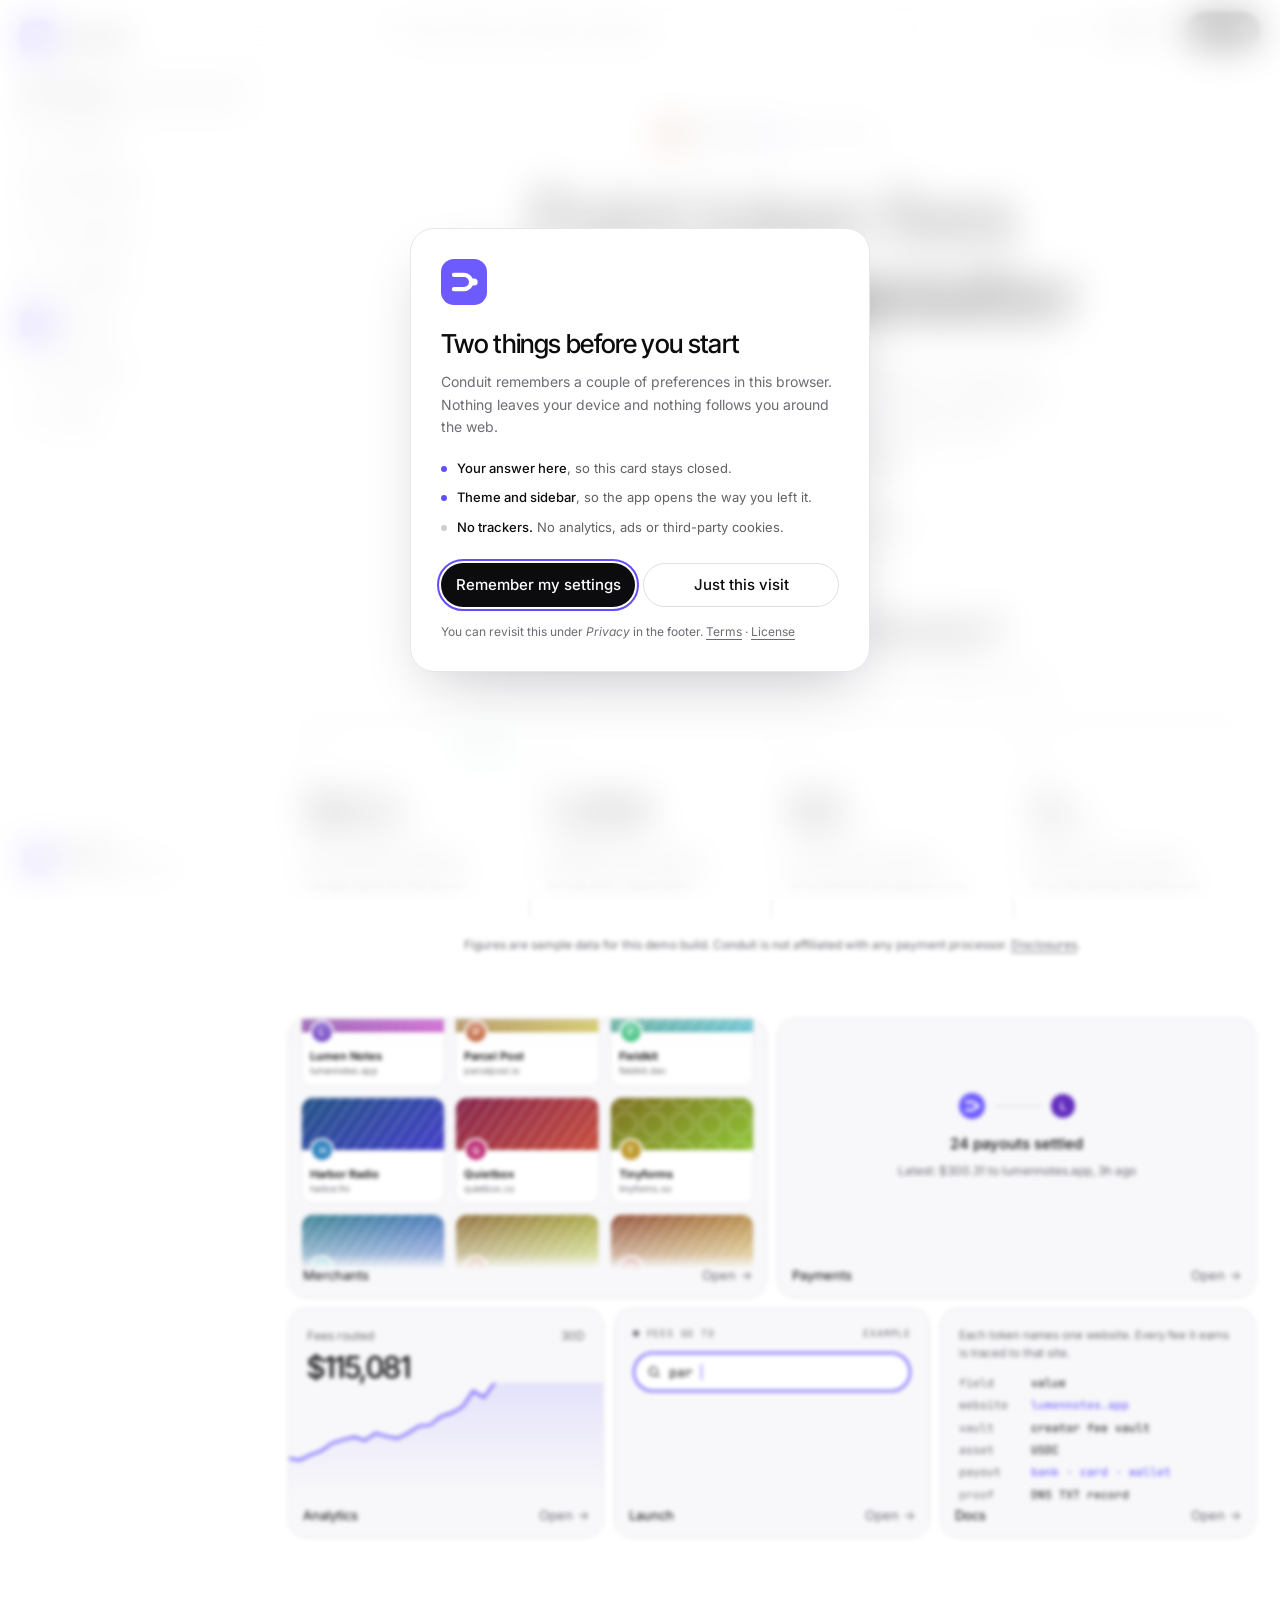
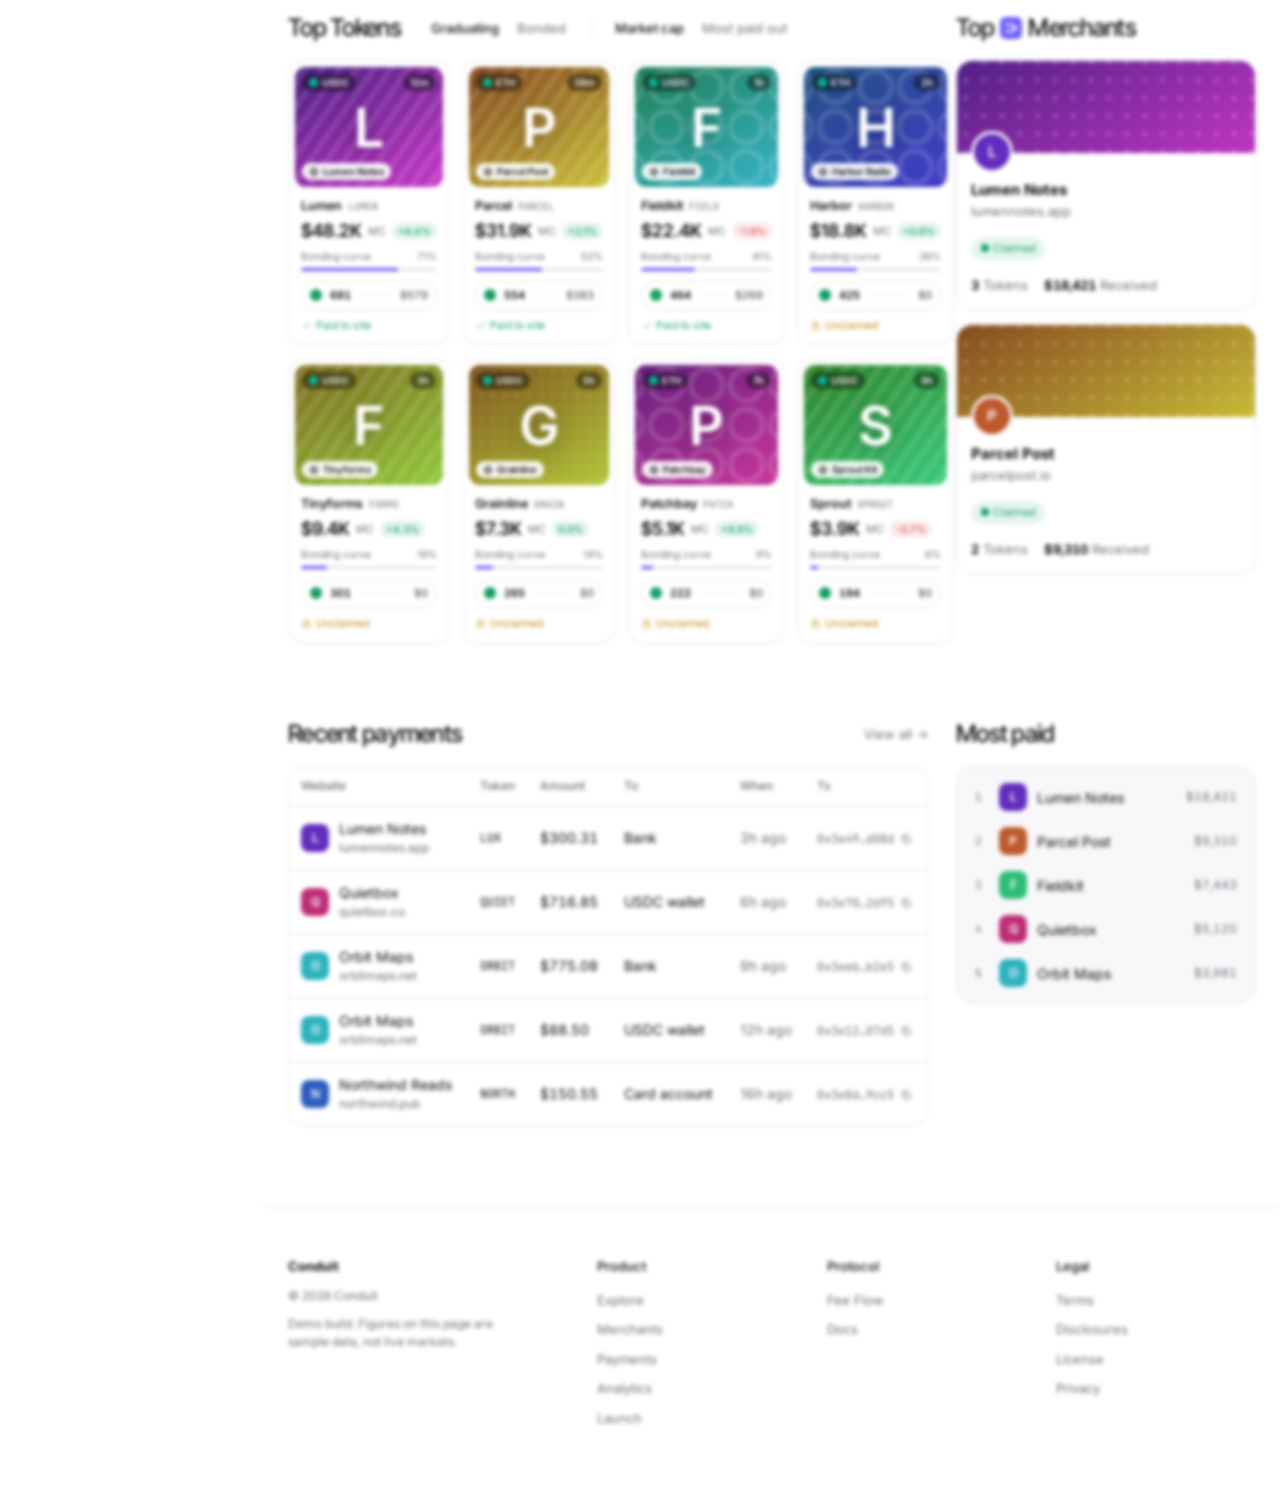
==== index.html @ 0f83cb5a "Build Conduit site: launchpad that routes token fees to websites Static SPA with consent gate, colla" ====
<!DOCTYPE html>
<html lang="en" class="dark">
<head>
<meta charset="utf-8">
<meta name="viewport" content="width=device-width, initial-scale=1">
<title>Conduit — Point token fees at any website</title>
<meta name="description" content="Launch a token and point its creator fees at a real website. Conduit collects the fees, converts them to dollars and pays the site that earned them.">
<meta name="theme-color" media="(prefers-color-scheme: dark)" content="#0B0B0C">
<meta name="theme-color" media="(prefers-color-scheme: light)" content="#FFFFFF">
<meta property="og:title" content="Conduit — Point token fees at any website">
<meta property="og:description" content="Launch a token and point its creator fees at a real website.">
<meta property="og:type" content="website">
<link rel="icon" href="icon.svg" type="image/svg+xml">
<link rel="preconnect" href="https://fonts.googleapis.com">
<link rel="preconnect" href="https://fonts.gstatic.com" crossorigin>
<link rel="stylesheet" href="https://fonts.googleapis.com/css2?family=Inter+Tight:wght@400;500;600&family=Inter:wght@400;500;600&family=JetBrains+Mono:wght@400;500&display=swap">
<!-- Theme and consent are resolved before first paint so nothing flashes. -->
<script>(function(){var c=document.documentElement.classList,t;try{t=localStorage.getItem("conduit:theme")}catch(e){}if(t!=="light"&&t!=="dark"){t=matchMedia("(prefers-color-scheme: light)").matches?"light":"dark"}c.remove("dark","light");c.add(t);var k=null;try{k=localStorage.getItem("conduit:consent")}catch(e){}if(!k){try{k=sessionStorage.getItem("conduit:consent")}catch(e){}}if(!k)c.add("needs-consent");try{if(k==="all"&&localStorage.getItem("conduit:sidebar")==="collapsed")c.add("sb-collapsed")}catch(e){}})();</script>
<link rel="stylesheet" href="styles.css">
</head>
<body>

<!-- consent gate -->
<div id="consent" role="dialog" aria-modal="true" aria-labelledby="consent-title">
  <div class="consent-card">
    <span class="logo-mark lg" aria-hidden="true"></span>
    <h2 id="consent-title" class="display">Two things before you start</h2>
    <p class="muted">Conduit remembers a couple of preferences in this browser. Nothing leaves your device and nothing follows you around the web.</p>
    <ul class="consent-list">
      <li><i class="dot on"></i><span><b>Your answer here</b>, so this card stays closed.</span></li>
      <li><i class="dot on"></i><span><b>Theme and sidebar</b>, so the app opens the way you left it.</span></li>
      <li><i class="dot"></i><span><b>No trackers.</b> No analytics, ads or third-party cookies.</span></li>
    </ul>
    <div class="row-gap">
      <button type="button" class="btn btn-solid shine grow" id="consent-all">Remember my settings</button>
      <button type="button" class="btn btn-line grow" id="consent-min">Just this visit</button>
    </div>
    <p class="fine">You can revisit this under <em>Privacy</em> in the footer. <a href="#/docs/terms">Terms</a> · <a href="#/docs/license">License</a></p>
  </div>
</div>

<!-- wallet picker (EIP-6963 discovery, EIP-1193 connection) -->
<div id="wallet-modal" class="scrim" hidden>
  <div class="sheet" role="dialog" aria-modal="true" aria-labelledby="wm-title">
    <header class="sheet-head">
      <button type="button" class="icon-btn ring" id="wm-help" aria-label="What connecting does" aria-expanded="false">?</button>
      <h2 id="wm-title" class="display">Connect a wallet</h2>
      <button type="button" class="icon-btn ring accent" id="wm-close" aria-label="Close">✕</button>
    </header>
    <p id="wm-help-text" class="sheet-help" hidden>Connecting shares one thing with Conduit: the address you choose. It can't move funds, and nothing is signed unless you are asked first.</p>
    <label class="field search-field"><svg viewBox="0 0 24 24" class="ic"><circle cx="11" cy="11" r="7"/><path d="m20 20-3.5-3.5"/></svg>
      <input id="wm-search" type="search" placeholder="Search wallets" aria-label="Search wallets"></label>
    <div id="wm-list" class="wallet-list" role="list"></div>
    <p id="wm-empty" class="sheet-empty" hidden>No wallet matches that name.</p>
    <footer class="sheet-foot" id="wm-status">Any EVM wallet · nothing is signed on connect</footer>
  </div>
</div>

<div id="toast" role="status" aria-live="polite"></div>

<a href="#main" class="skip">Skip to content</a>

<div class="shell">
  <aside class="sidebar" id="sidebar" aria-label="Primary">
    <a href="#/" class="brand" aria-label="Conduit home"><span class="logo-mark" aria-hidden="true"></span><span class="brand-word">Conduit</span></a>
    <nav id="nav" class="nav"></nav>
    <a class="sb-profile" href="#/docs" aria-label="About Conduit">
      <span class="logo-mark sm" aria-hidden="true"></span>
      <span class="sb-profile-txt"><b>Conduit</b><small>v1.0 · demo network</small></span>
    </a>
    <button type="button" id="sb-toggle" class="sb-toggle" aria-label="Collapse sidebar">«</button>
  </aside>

  <div class="main-col">
    <header class="topbar">
      <button type="button" class="icon-btn mobile-only" id="menu-btn" aria-label="Open menu"><svg viewBox="0 0 24 24" class="ic"><path d="M4 7h16M4 12h16M4 17h16"/></svg></button>
      <div class="search" id="search">
        <svg viewBox="0 0 24 24" class="ic"><circle cx="11" cy="11" r="7"/><path d="m20 20-3.5-3.5"/></svg>
        <input id="search-input" type="text" placeholder="Search tokens, websites, addresses" role="combobox" aria-expanded="false" aria-controls="search-results" aria-autocomplete="list" autocomplete="off" aria-label="Search">
        <kbd>/</kbd>
        <div id="search-results" role="listbox" hidden></div>
      </div>
      <button type="button" class="icon-btn" id="theme-btn" aria-label="Toggle theme" title="Toggle theme (D)">
        <svg viewBox="0 0 24 24" class="ic sun"><circle cx="12" cy="12" r="4"/><path d="M12 2v2M12 20v2M4.9 4.9l1.4 1.4M17.7 17.7l1.4 1.4M2 12h2M20 12h2M4.9 19.1l1.4-1.4M17.7 6.3l1.4-1.4"/></svg>
        <svg viewBox="0 0 24 24" class="ic moon"><path d="M20 14.5A8 8 0 1 1 9.5 4a6.5 6.5 0 0 0 10.5 10.5Z"/></svg>
      </button>
      <div class="wallet-wrap">
        <button type="button" class="btn btn-line sm" id="wallet-btn" aria-expanded="false"><i class="status-dot"></i><span id="wallet-label">Connect</span></button>
        <div id="wallet-panel" class="popover" role="dialog" aria-label="Wallet" hidden></div>
      </div>
      <a href="#/launch" class="btn btn-solid sm hide-xs">Launch</a>
    </header>

    <main id="main" tabindex="-1"></main>

    <footer class="footer">
      <div class="foot-brand">
        <b>Conduit</b>
        <small>© <span id="year"></span> Conduit</small>
        <small class="muted">Demo build. Figures on this page are sample data, not live markets.</small>
      </div>
      <div><h4>Product</h4><a href="#/explore">Explore</a><a href="#/merchants">Merchants</a><a href="#/payments">Payments</a><a href="#/analytics">Analytics</a><a href="#/launch">Launch</a></div>
      <div><h4>Protocol</h4><a href="#/flow">Fee Flow</a><a href="#/docs">Docs</a></div>
      <div><h4>Legal</h4><a href="#/docs/terms">Terms</a><a href="#/docs/disclosures">Disclosures</a><a href="#/docs/license">License</a><button type="button" class="link" id="privacy-btn">Privacy</button></div>
    </footer>
  </div>
</div>

<div id="drawer-scrim" hidden></div>

<script src="data.js"></script>
<script src="views.js"></script>
<script src="wallet.js"></script>
<script src="app.js"></script>
</body>
</html>
---- styles.css ----
/* Conduit — tokens, layout, components, motion. */

:root {
  --bg: 255 255 255;
  --fg: 12 12 14;
  --muted: 108 108 116;
  --card: 248 248 250;
  --line: 230 230 235;
  --accent: 98 78 255;
  --accent-2: 0 184 148;
  --good: 18 160 98;
  --warn: 196 132 0;
  --shadow: 0 24px 60px -20px rgb(20 20 40 / .25);
  --sb-w: 264px;
  --radius: 18px;
  --ease: cubic-bezier(.22, 1, .36, 1);
  color-scheme: light;
}
:root.dark {
  --bg: 11 11 12;
  --fg: 246 246 248;
  --muted: 140 140 150;
  --card: 21 21 24;
  --line: 36 36 41;
  --accent: 138 122 255;
  --accent-2: 40 214 170;
  --good: 52 205 128;
  --warn: 240 178 60;
  --shadow: 0 24px 60px -20px rgb(0 0 0 / .7);
  color-scheme: dark;
}

*, *::before, *::after { box-sizing: border-box; }
html, body { margin: 0; background: rgb(var(--bg)); color: rgb(var(--fg)); }
body {
  font: 400 15px/1.5 Inter, ui-sans-serif, system-ui, sans-serif;
  -webkit-font-smoothing: antialiased; overflow-x: hidden;
  transition: background-color .3s ease, color .3s ease;
}
a { color: inherit; text-decoration: none; }
button { font: inherit; color: inherit; background: none; border: 0; padding: 0; cursor: pointer; }
input, select, textarea { font: inherit; color: inherit; }
img { display: block; max-width: 100%; }
h1, h2, h3, h4 { margin: 0; font-weight: 500; }
p { margin: 0; }
.display { font-family: "Inter Tight", Inter, sans-serif; letter-spacing: -.025em; }
.mono { font-family: "JetBrains Mono", ui-monospace, monospace; }
.num { font-variant-numeric: tabular-nums; }
.muted { color: rgb(var(--muted)); }
.accent { color: rgb(var(--accent)); }
.good { color: rgb(var(--good)); }
.ic { width: 18px; height: 18px; fill: none; stroke: currentColor; stroke-width: 1.8; stroke-linecap: round; stroke-linejoin: round; flex-shrink: 0; }
:focus-visible { outline: 2px solid rgb(var(--accent)); outline-offset: 2px; border-radius: 6px; }
.skip { position: fixed; left: 12px; top: -60px; z-index: 200; background: rgb(var(--fg)); color: rgb(var(--bg)); padding: 8px 14px; border-radius: 999px; }
.skip:focus { top: 12px; }
::selection { background: rgb(var(--accent) / .3); }

/* ---- logo ---- */
.logo-mark { --s: 34px; width: var(--s); height: var(--s); border-radius: 10px; display: inline-block; flex-shrink: 0;
  background: rgb(var(--accent)) url("icon.svg") center/100% no-repeat; }
.logo-mark.sm { --s: 28px; border-radius: 8px; }
.logo-mark.lg { --s: 46px; border-radius: 13px; margin-bottom: 18px; }
.logo-inline { --s: 1em; width: .92em; height: .92em; border-radius: .24em; vertical-align: -.1em; margin: 0 .08em; }

/* ---- buttons ---- */
.btn { display: inline-flex; align-items: center; justify-content: center; gap: 8px; height: 44px; padding: 0 22px;
  border-radius: 999px; font-size: 15px; font-weight: 500; white-space: nowrap;
  transition: transform .2s var(--ease), box-shadow .2s ease, background-color .15s ease, border-color .15s ease, opacity .15s; }
.btn.sm { height: 36px; padding: 0 14px; font-size: 13px; }
.btn-solid { background: rgb(var(--fg)); color: rgb(var(--bg)); }
.btn-solid:hover { transform: translateY(-1px); box-shadow: 0 10px 26px rgb(var(--fg) / .2); }
.btn-accent { background: rgb(var(--accent)); color: #fff; }
.btn-accent:hover { transform: translateY(-1px); box-shadow: 0 10px 26px rgb(var(--accent) / .35); }
.btn-line { border: 1px solid rgb(var(--fg) / .13); }
.btn-line:hover { background: rgb(var(--card)); border-color: rgb(var(--fg) / .26); }
.btn:disabled { opacity: .45; cursor: not-allowed; transform: none; box-shadow: none; }
.grow { flex: 1; }
.shine { position: relative; overflow: hidden; isolation: isolate; }
.shine::after { content: ""; position: absolute; inset: 0; z-index: -1; transform: translateX(-120%);
  background: linear-gradient(100deg, transparent 35%, rgb(255 255 255 / .28) 50%, transparent 65%);
  animation: sheen 3.6s var(--ease) infinite 1s; }
:root.light .shine::after { background: linear-gradient(100deg, transparent 35%, rgb(255 255 255 / .35) 50%, transparent 65%); }
@keyframes sheen { 0% { transform: translateX(-120%); } 45%, 100% { transform: translateX(120%); } }
.icon-btn { width: 36px; height: 36px; display: inline-flex; align-items: center; justify-content: center; border-radius: 10px;
  color: rgb(var(--muted)); transition: background-color .15s, color .15s; flex-shrink: 0; }
.icon-btn:hover { background: rgb(var(--fg) / .06); color: rgb(var(--fg)); }
.icon-btn.ring { border: 1px solid rgb(var(--line)); border-radius: 999px; width: 32px; height: 32px; font-size: 13px; }
.icon-btn.ring.accent { border-color: rgb(var(--accent) / .5); color: rgb(var(--fg)); }
.link { color: rgb(var(--muted)); font-size: 13px; text-align: left; }
.link:hover { color: rgb(var(--fg)); }
.theme-btn .moon, #theme-btn .moon { display: none; }
:root.light #theme-btn .sun { display: none; }
:root.light #theme-btn .moon { display: block; }

/* ---- shell ---- */
.shell { display: flex; min-height: 100vh; }
.sidebar { position: sticky; top: 0; height: 100vh; width: var(--sb-w); flex-shrink: 0; display: flex; flex-direction: column;
  padding: 16px 14px; border-right: 1px solid rgb(var(--line)); background: rgb(var(--bg)); z-index: 60;
  transition: width .28s var(--ease), transform .3s var(--ease); }
.brand { display: flex; align-items: center; gap: 10px; padding: 4px 6px 18px; }
.brand-word { font: 600 18px "Inter Tight", sans-serif; letter-spacing: -.02em; }
.nav { display: flex; flex-direction: column; gap: 2px; }
.nav a { position: relative; display: flex; align-items: center; gap: 14px; padding: 10px 12px; border-radius: 12px; font-size: 16px;
  color: rgb(var(--fg) / .78); transition: background-color .15s, color .15s; white-space: nowrap; }
.nav a .ic { width: 20px; height: 20px; }
.nav a:hover { background: rgb(var(--fg) / .05); color: rgb(var(--fg)); }
.nav a.active { color: rgb(var(--fg)); font-weight: 500; background: rgb(var(--fg) / .06); }
.nav a.cta .nav-ic { background: rgb(var(--accent)); color: #fff; border-radius: 9px; width: 30px; height: 30px; margin: -5px -5px -5px -5px; display: inline-flex; align-items: center; justify-content: center; }
.nav a.cta .ic { width: 18px; height: 18px; }
.nav-ic { display: inline-flex; }
.sb-profile { margin-top: auto; display: flex; align-items: center; gap: 10px; padding: 10px; border-radius: 999px; transition: background-color .15s; }
.sb-profile:hover { background: rgb(var(--fg) / .05); }
.sb-profile-txt { display: flex; flex-direction: column; line-height: 1.2; font-size: 13px; white-space: nowrap; overflow: hidden; }
.sb-profile-txt small { color: rgb(var(--muted)); font-size: 12px; }
.sb-toggle { position: absolute; top: 18px; right: -16px; width: 32px; height: 32px; border-radius: 999px; border: 1px solid rgb(var(--line));
  background: rgb(var(--bg)); color: rgb(var(--muted)); font-size: 14px; transition: transform .28s var(--ease), color .15s; }
.sb-toggle:hover { color: rgb(var(--fg)); background: rgb(var(--card)); }
:root.sb-collapsed { --sb-w: 76px; }
:root.sb-collapsed .brand-word, :root.sb-collapsed .nav-label, :root.sb-collapsed .sb-profile-txt { display: none; }
:root.sb-collapsed .nav a { justify-content: center; padding: 12px; }
:root.sb-collapsed .sb-toggle { transform: rotate(180deg); }
:root.sb-collapsed .brand, :root.sb-collapsed .sb-profile { justify-content: center; }

.main-col { flex: 1; min-width: 0; display: flex; flex-direction: column; }
.topbar { position: sticky; top: 0; z-index: 50; display: flex; align-items: center; gap: 10px; padding: 10px 20px;
  background: rgb(var(--bg) / .82); backdrop-filter: saturate(1.6) blur(14px); -webkit-backdrop-filter: saturate(1.6) blur(14px); }
.search { position: relative; flex: 1; min-width: 0; max-width: 560px; margin: 0 auto; display: flex; align-items: center; gap: 8px; height: 40px; padding: 0 8px 0 14px;
  border: 1px solid rgb(var(--line)); border-radius: 999px; color: rgb(var(--muted)); transition: border-color .15s, box-shadow .15s; }
.search:focus-within { border-color: rgb(var(--accent) / .6); box-shadow: 0 0 0 4px rgb(var(--accent) / .12); }
.search input { flex: 1; min-width: 0; height: 100%; background: transparent; border: 0; outline: 0; font-size: 14px; color: rgb(var(--fg)); caret-color: rgb(var(--accent)); }
.search input::placeholder { color: rgb(var(--muted)); }
kbd { font: 500 11px "JetBrains Mono", monospace; border: 1px solid rgb(var(--line)); border-radius: 6px; padding: 1px 6px; color: rgb(var(--muted)); }
#search-results { position: absolute; left: 0; right: 0; top: calc(100% + 8px); max-height: 23rem; overflow-y: auto; padding: 6px;
  border: 1px solid rgb(var(--line)); border-radius: 16px; background: rgb(var(--bg)); box-shadow: var(--shadow); animation: pop .18s var(--ease); }
.sr-group { padding: 8px 10px 4px; font-size: 11px; text-transform: uppercase; letter-spacing: .08em; color: rgb(var(--muted)); }
.sr-item { display: flex; align-items: center; gap: 10px; padding: 8px 10px; border-radius: 10px; color: rgb(var(--fg)); font-size: 14px; cursor: pointer; }
.sr-item small { color: rgb(var(--muted)); margin-left: auto; font-size: 12px; }
.sr-item[aria-selected="true"], .sr-item:hover { background: rgb(var(--fg) / .06); }
.sr-none { padding: 14px; text-align: center; color: rgb(var(--muted)); font-size: 13px; }
.wallet-wrap { position: relative; }
.status-dot { width: 7px; height: 7px; border-radius: 999px; background: rgb(var(--muted) / .6); }
.status-dot.on { background: rgb(var(--good)); box-shadow: 0 0 0 3px rgb(var(--good) / .18); }
.popover { position: absolute; right: 0; top: calc(100% + 8px); width: 19rem; padding: 16px; border: 1px solid rgb(var(--line)); border-radius: 18px;
  background: rgb(var(--bg)); box-shadow: var(--shadow); z-index: 70; animation: pop .18s var(--ease); }
@keyframes pop { from { opacity: 0; transform: translateY(-6px) scale(.98); } }
.mobile-only { display: none; }
main { flex: 1; outline: none; }
main:focus, main:focus-visible { outline: none; }
.page { max-width: 1160px; margin: 0 auto; padding: 24px 24px 80px; animation: page-in .45s var(--ease); }
@keyframes page-in { from { opacity: 0; transform: translateY(8px); } }

/* ---- consent ---- */
#consent { display: none; }
:root.needs-consent #consent { display: flex; position: fixed; inset: 0; z-index: 300; align-items: center; justify-content: center; padding: 16px;
  background: rgb(var(--bg) / .72); backdrop-filter: blur(18px); -webkit-backdrop-filter: blur(18px); animation: fade .3s ease; }
:root.needs-consent .shell { filter: blur(2px); pointer-events: none; user-select: none; }
.consent-card { width: 100%; max-width: 460px; padding: 30px; border: 1px solid rgb(var(--line)); border-radius: 24px; background: rgb(var(--bg));
  box-shadow: var(--shadow); animation: rise .5s var(--ease); }
.consent-card h2 { font-size: 26px; line-height: 1.15; }
.consent-card > p.muted { margin-top: 12px; font-size: 14px; line-height: 1.6; }
.consent-list { list-style: none; padding: 0; margin: 20px 0 26px; display: grid; gap: 10px; font-size: 13px; color: rgb(var(--fg) / .65); }
.consent-list li { display: flex; gap: 10px; }
.consent-list b { color: rgb(var(--fg)); font-weight: 500; }
.dot { width: 6px; height: 6px; border-radius: 9px; background: rgb(var(--fg) / .2); margin-top: 7px; flex-shrink: 0; }
.dot.on { background: rgb(var(--accent)); }
.row-gap { display: flex; gap: 8px; }
.fine { margin-top: 16px; font-size: 12px; color: rgb(var(--muted)); }
.fine a { text-decoration: underline; text-underline-offset: 3px; }
@keyframes fade { from { opacity: 0; } }
@keyframes rise { from { opacity: 0; transform: translateY(14px) scale(.98); } }

/* ---- wallet modal ---- */
.scrim { position: fixed; inset: 0; z-index: 250; display: flex; align-items: center; justify-content: center; padding: 16px;
  background: rgb(0 0 0 / .5); backdrop-filter: blur(6px); animation: fade .2s ease; }
.scrim[hidden] { display: none; }
.sheet { width: 100%; max-width: 400px; max-height: min(640px, 92vh); display: flex; flex-direction: column; border: 1px solid rgb(var(--line));
  border-radius: 24px; background: rgb(var(--bg)); box-shadow: var(--shadow); animation: rise .35s var(--ease); overflow: hidden; }
.sheet-head { display: flex; align-items: center; gap: 12px; padding: 18px 18px 14px; }
.sheet-head h2 { flex: 1; text-align: center; font-size: 17px; }
.sheet-help { margin: 0 18px 12px; padding: 12px; border-radius: 12px; background: rgb(var(--card)); font-size: 13px; color: rgb(var(--muted)); }
.field { display: flex; align-items: center; gap: 8px; margin: 0 18px 10px; padding: 0 12px; border: 1px solid rgb(var(--line)); border-radius: 12px; color: rgb(var(--muted)); }
.field input { flex: 1; height: 40px; background: transparent; border: 0; outline: 0; color: rgb(var(--fg)); font-size: 14px; }
.wallet-list { overflow-y: auto; padding: 0 10px 10px; display: grid; gap: 2px; }
.wl-label { padding: 10px 8px 4px; font-size: 11px; letter-spacing: .08em; text-transform: uppercase; color: rgb(var(--muted)); }
.wl-item { display: flex; align-items: center; gap: 12px; padding: 10px; border-radius: 12px; text-align: left; width: 100%; transition: background-color .15s; }
.wl-item:hover, .wl-item:focus-visible { background: rgb(var(--fg) / .05); }
.wl-item img, .wl-glyph { width: 34px; height: 34px; border-radius: 10px; flex-shrink: 0; }
.wl-glyph { display: inline-flex; align-items: center; justify-content: center; color: #fff; font-weight: 600; }
.wl-item > span:not(.wl-glyph) { flex: 1; font-size: 14px; font-weight: 500; }
.wl-item small { font-size: 11px; color: rgb(var(--muted)); }
.wl-item small.on { color: rgb(var(--good)); }
.wl-item.busy small { color: rgb(var(--accent)); }
.sheet-empty { padding: 20px; text-align: center; color: rgb(var(--muted)); font-size: 13px; }
.sheet-foot { padding: 12px 18px; border-top: 1px solid rgb(var(--line)); font-size: 12px; color: rgb(var(--muted)); text-align: center; }
.wp-row { display: flex; justify-content: space-between; align-items: center; font-size: 13px; padding: 6px 0; }
.wp-row span:first-child { color: rgb(var(--muted)); }
.wp-addr { display: flex; align-items: center; gap: 10px; margin-bottom: 10px; }
.wp-actions { display: flex; gap: 8px; margin-top: 12px; }

/* ---- toast ---- */
#toast { position: fixed; left: 50%; bottom: 24px; z-index: 400; transform: translate(-50%, 20px); opacity: 0; pointer-events: none;
  padding: 10px 16px; border-radius: 999px; background: rgb(var(--fg)); color: rgb(var(--bg)); font-size: 13px; font-weight: 500;
  transition: opacity .25s ease, transform .35s var(--ease); max-width: calc(100vw - 32px); }
#toast.show { opacity: 1; transform: translate(-50%, 0); }

/* ---- hero ---- */
.hero { text-align: center; padding: 34px 0 56px; }
.pill { display: inline-flex; align-items: center; gap: 8px; height: 32px; padding: 0 12px 0 4px; border: 1px solid rgb(var(--line)); border-radius: 999px; font-size: 13px; }
.pill .muted { font-size: 12px; }
.pill-av { width: 24px; height: 24px; border-radius: 999px; display: inline-flex; align-items: center; justify-content: center; color: #fff; font-size: 11px; font-weight: 600; }
.pill-swap { display: inline-flex; align-items: center; gap: 8px; transition: opacity .3s, transform .3s var(--ease); }
.pill-swap.out { opacity: 0; transform: translateY(-6px); }
.hero h1 { margin: 28px auto 0; font-size: clamp(40px, 6.6vw, 76px); line-height: 1.02; letter-spacing: -.04em; max-width: 14ch; }
.w { display: inline-block; opacity: 0; transform: translateY(.4em); filter: blur(6px); animation: word .8s var(--ease) forwards; }
@keyframes word { to { opacity: 1; transform: none; filter: none; } }
.rot { display: inline-grid; vertical-align: bottom; overflow: hidden; height: 1.08em; }
.rot > span { grid-area: 1/1; transition: transform .6s var(--ease), opacity .6s; color: rgb(var(--fg)); }
.rot > span.up { transform: translateY(-100%); opacity: 0; }
.rot > span.down { transform: translateY(100%); opacity: 0; }
.hero-sub { max-width: 560px; margin: 22px auto 0; font-size: 17px; line-height: 1.65; color: rgb(var(--muted)); }
.chip { display: inline-flex; align-items: center; gap: 6px; height: 26px; padding: 0 9px 0 5px; border: 1px solid rgb(var(--line)); border-radius: 999px;
  color: rgb(var(--fg)); font-size: 14px; vertical-align: 1px; transition: border-color .15s; }
.chip:hover { border-color: rgb(var(--fg) / .3); }
.chip i { width: 15px; height: 15px; border-radius: 99px; background: rgb(var(--accent-2)); }
.hero-cta { display: flex; justify-content: center; gap: 10px; margin-top: 30px; flex-wrap: wrap; }

.sec-title { text-align: center; font-size: clamp(26px, 3.4vw, 36px); letter-spacing: -.03em; }
.sec-sub { text-align: center; margin-top: 10px; color: rgb(var(--muted)); }
.stats { margin-top: 30px; display: grid; grid-template-columns: repeat(4, 1fr); border-top: 1px solid rgb(var(--fg) / .5); }
.stat { padding: 22px 18px 24px; border-right: 1px solid rgb(var(--line)); position: relative; }
.stat:last-child { border-right: 0; }
.stat .idx { font: 11px "JetBrains Mono", monospace; color: rgb(var(--muted)); }
.stat .big { margin-top: 22px; font: 500 46px/1 "Inter Tight", sans-serif; letter-spacing: -.04em; }
.stat .big small { font-size: 20px; color: rgb(var(--muted)); margin-left: 2px; }
.stat .lab { margin-top: 18px; font-size: 14px; }
.stat .note { margin-top: 4px; font-size: 12px; color: rgb(var(--muted)); }
.delta { position: absolute; right: 16px; top: 18px; font: 10px "JetBrains Mono", monospace; color: rgb(var(--good)); border: 1px solid rgb(var(--good) / .35); background: rgb(var(--good) / .08); padding: 2px 6px; border-radius: 6px; }
.footnote { margin-top: 18px; text-align: center; font-size: 12px; color: rgb(var(--muted)); }
.footnote a { text-decoration: underline; text-underline-offset: 3px; }

/* ---- bento ---- */
.bento { margin-top: 64px; display: grid; grid-template-columns: repeat(6, 1fr); gap: 10px; }
.tile { position: relative; overflow: hidden; border: 1px solid rgb(var(--line)); border-radius: var(--radius); background: rgb(var(--card));
  min-height: 230px; display: block; transition: border-color .2s, transform .3s var(--ease); }
.tile:hover { border-color: rgb(var(--fg) / .18); transform: translateY(-2px); }
.tile.w3 { grid-column: span 3; min-height: 280px; }
.tile.w2 { grid-column: span 2; }
.tile-foot { position: absolute; left: 0; right: 0; bottom: 0; display: flex; justify-content: space-between; padding: 12px 14px; font-size: 13px;
  background: linear-gradient(to top, rgb(var(--card)) 60%, transparent); z-index: 3; }
.tile-foot span:last-child { color: rgb(var(--muted)); transition: color .15s, transform .2s var(--ease); }
.tile:hover .tile-foot span:last-child { color: rgb(var(--fg)); transform: translateX(2px); }
.wall { position: absolute; inset: -40px 0 0; display: grid; grid-template-columns: repeat(3, 1fr); gap: 10px; padding: 0 12px; }
.wall-col { display: flex; flex-direction: column; gap: 10px; animation: drift 38s linear infinite; }
.wall-col:nth-child(2) { animation-direction: reverse; animation-duration: 44s; }
.wall-col:nth-child(3) { animation-duration: 50s; }
@keyframes drift { to { transform: translateY(-50%); } }
.mtile { border-radius: 12px; overflow: hidden; background: rgb(var(--bg)); border: 1px solid rgb(var(--line)); }
.mtile .art { height: 52px; }
.mtile .who { padding: 18px 8px 8px; position: relative; font-size: 11px; line-height: 1.25; }
.mtile .who b { display: block; font-weight: 600; }
.mtile .who small { color: rgb(var(--muted)); }
.mtile .av { position: absolute; top: -12px; left: 8px; width: 24px; height: 24px; border-radius: 99px; border: 2px solid rgb(var(--bg)); color: #fff; font-size: 10px; display: flex; align-items: center; justify-content: center; font-weight: 600; }
.wall::after { content: ""; position: absolute; inset: 0; background: linear-gradient(to bottom, rgb(var(--card)) 0, transparent 22%, transparent 70%, rgb(var(--card)) 100%); pointer-events: none; }
.tile-center { position: absolute; inset: 0 0 44px; display: flex; flex-direction: column; align-items: center; justify-content: center; text-align: center; padding: 20px; }
.flowdots { display: flex; align-items: center; gap: 10px; margin-bottom: 14px; }
.flowdots .logo-mark { --s: 26px; border-radius: 99px; }
.flowdots .track { width: 46px; height: 2px; background: rgb(var(--line)); position: relative; overflow: hidden; border-radius: 2px; }
.flowdots .track::after { content: ""; position: absolute; top: 0; left: -30%; width: 30%; height: 100%; background: rgb(var(--accent)); animation: travel 1.6s var(--ease) infinite; }
@keyframes travel { to { left: 100%; } }
.tile-pad { padding: 18px; }
.tile .k { font-size: 12px; color: rgb(var(--muted)); display: flex; justify-content: space-between; }
.tile .v { font: 500 30px "Inter Tight", sans-serif; letter-spacing: -.03em; margin-top: 4px; }
.spark { position: absolute; left: 0; right: 0; bottom: 44px; height: 110px; width: 100%; }
.spark path.l { fill: none; stroke: rgb(var(--accent)); stroke-width: 2; stroke-dasharray: 800; stroke-dashoffset: 800; animation: draw 2.2s var(--ease) forwards .3s; }
.spark path.a { fill: url(#sg); opacity: 0; animation: fade-in 1s ease forwards 1.2s; }
@keyframes draw { to { stroke-dashoffset: 0; } }
@keyframes fade-in { to { opacity: 1; } }
.typer { margin: 4px 0 10px; display: flex; align-items: center; gap: 8px; height: 40px; padding: 0 12px; border: 2px solid rgb(var(--accent)); border-radius: 999px; font: 13px "JetBrains Mono", monospace; background: rgb(var(--bg)); }
.typer .caret { width: 1px; height: 16px; background: rgb(var(--accent)); animation: blink 1s steps(1) infinite; }
@keyframes blink { 50% { opacity: 0; } }
.typer-hit { display: flex; align-items: center; gap: 10px; padding: 8px 10px; border-radius: 10px; background: rgb(var(--fg) / .05); font-size: 12px; transition: opacity .3s, transform .3s var(--ease); }
.typer-hit.hidden { opacity: 0; transform: translateY(4px); }
.tag { font: 10px "JetBrains Mono", monospace; text-transform: uppercase; letter-spacing: .08em; color: rgb(var(--muted)); }
.spec { font: 11.5px/1.95 "JetBrains Mono", monospace; display: grid; grid-template-columns: 72px 1fr; }
.spec span:nth-child(odd) { color: rgb(var(--muted)); }
.spec .hl { color: rgb(var(--accent)); }

/* ---- token cards ---- */
.split { margin-top: 72px; display: grid; grid-template-columns: 1fr 300px; gap: 28px; }
.split > *, .detail > *, .launch-grid > *, .docs > *, .grid2 > * { min-width: 0; }
.bar { display: flex; align-items: center; gap: 16px; flex-wrap: wrap; margin-bottom: 14px; }
.bar h3 { font-size: 24px; letter-spacing: -.03em; margin-right: 6px; }
.tabs { display: inline-flex; gap: 2px; }
.tabs button { font-size: 13px; padding: 4px 8px; border-radius: 8px; color: rgb(var(--muted)); transition: color .15s, background-color .15s; }
.tabs button[aria-pressed="true"] { color: rgb(var(--fg)); font-weight: 500; }
.tabs button:hover { color: rgb(var(--fg)); }
.vr { width: 1px; height: 16px; background: rgb(var(--line)); }
.tok-grid { display: grid; grid-template-columns: repeat(4, 1fr); gap: 12px; }
.tok { border: 1px solid rgb(var(--line)); border-radius: 16px; padding: 6px; background: rgb(var(--bg)); transition: transform .25s var(--ease), box-shadow .25s, border-color .2s; display: block; animation: card-in .5s var(--ease) both; }
.tok:hover { transform: translateY(-3px); box-shadow: var(--shadow); border-color: rgb(var(--fg) / .15); }
@keyframes card-in { from { opacity: 0; transform: translateY(10px); } }
.tok-art { position: relative; height: 120px; border-radius: 11px; overflow: hidden; display: flex; align-items: center; justify-content: center; }
svg.bgpat { position: absolute; inset: 0; width: 100%; height: 100%; }
.art { position: relative; overflow: hidden; }
.tok-art .letter { position: relative; font: 600 54px "Inter Tight", sans-serif; color: #fff; text-shadow: 0 4px 24px rgb(0 0 0 / .35); transition: transform .4s var(--ease); }
.tok:hover .letter { transform: scale(1.08) rotate(-3deg); }
.badge { position: absolute; font: 600 9.5px Inter, sans-serif; color: #fff; background: rgb(0 0 0 / .45); backdrop-filter: blur(6px); border-radius: 99px; padding: 3px 7px; display: inline-flex; align-items: center; gap: 4px; }
.badge.tl { top: 7px; left: 7px; } .badge.tr { top: 7px; right: 7px; }
.badge.bl { bottom: 7px; left: 7px; background: rgb(255 255 255 / .92); color: #111; }
.badge i { width: 9px; height: 9px; border-radius: 99px; background: rgb(var(--accent-2)); }
.tok-body { padding: 10px 6px 6px; }
.tok-name { font-size: 12.5px; font-weight: 600; display: flex; gap: 6px; align-items: baseline; white-space: nowrap; overflow: hidden; }
.tok-name small { font: 400 10px "JetBrains Mono", monospace; color: rgb(var(--muted)); text-overflow: ellipsis; overflow: hidden; }
.tok-cap { margin-top: 4px; display: flex; align-items: center; gap: 6px; font: 600 18px "Inter Tight", sans-serif; }
.tok-cap small { font: 400 11px Inter, sans-serif; color: rgb(var(--muted)); }
.chg { font: 500 10px Inter, sans-serif; padding: 2px 6px; border-radius: 99px; color: rgb(var(--good)); background: rgb(var(--good) / .12); }
.chg.neg { color: #e5484d; background: rgb(229 72 77 / .12); }
.curve { margin-top: 8px; font-size: 10px; color: rgb(var(--muted)); display: flex; justify-content: space-between; }
.meter { margin-top: 4px; height: 3px; background: rgb(var(--line)); border-radius: 3px; overflow: hidden; }
.meter i { display: block; height: 100%; background: rgb(var(--accent)); border-radius: 3px; width: 0; transition: width 1.2s var(--ease); }
.tok-foot { margin-top: 10px; display: flex; align-items: center; gap: 8px; padding: 5px 8px; border: 1px solid rgb(var(--line)); border-radius: 99px; font-size: 11px; font-weight: 600; }
.tok-foot .sep { flex: 1; border-top: 1px dashed rgb(var(--line)); }
.tok-foot i.g { width: 12px; height: 12px; border-radius: 99px; background: rgb(var(--good)); }
.claim { margin-top: 8px; font-size: 10.5px; color: rgb(var(--warn)); display: flex; gap: 4px; align-items: center; }
.claim.ok { color: rgb(var(--good)); }

.mcard { display: block; border-radius: 16px; overflow: hidden; border: 1px solid rgb(var(--line)); background: rgb(var(--bg)); margin-bottom: 14px; transition: transform .25s var(--ease), box-shadow .25s; }
.mcard:hover { transform: translateY(-3px); box-shadow: var(--shadow); }
.mcard .art { height: 92px; position: relative; }
.mcard .body { padding: 26px 14px 14px; position: relative; }
.mcard .av { position: absolute; top: -22px; left: 14px; width: 42px; height: 42px; border-radius: 99px; border: 3px solid rgb(var(--bg)); color: #fff; font-weight: 600; display: flex; align-items: center; justify-content: center; }
.mcard b { font-size: 15px; }
.mcard .dom { font-size: 13px; color: rgb(var(--muted)); }
.mcard .st { margin: 16px 0; display: inline-flex; gap: 6px; align-items: center; font-size: 11px; padding: 3px 9px; border-radius: 99px; background: rgb(var(--fg) / .06); color: rgb(var(--muted)); }
.mcard .st.ok { color: rgb(var(--good)); background: rgb(var(--good) / .1); }
.mcard .nums { display: flex; gap: 16px; font-size: 13px; color: rgb(var(--muted)); }
.mcard .nums b { color: rgb(var(--fg)); font-size: 13px; }

.empty { border: 1px dashed rgb(var(--line)); border-radius: 18px; padding: 50px 20px; text-align: center; background: rgb(var(--card) / .5); }
.empty b { font-weight: 500; }
.empty p { margin: 8px auto 0; max-width: 360px; font-size: 13px; color: rgb(var(--muted)); }

/* ---- generic pages ---- */
.page-head { padding: 18px 0 26px; }
.page-head h1 { font-size: clamp(30px, 4vw, 44px); letter-spacing: -.035em; }
.page-head p { margin-top: 8px; color: rgb(var(--muted)); max-width: 620px; }
.panel { border: 1px solid rgb(var(--line)); border-radius: 18px; background: rgb(var(--card)); padding: 20px; }
.grid2 { display: grid; grid-template-columns: 1fr 1fr; gap: 12px; }
.grid3 { display: grid; grid-template-columns: repeat(3, 1fr); gap: 12px; }
.grid4 { display: grid; grid-template-columns: repeat(4, 1fr); gap: 12px; }
.kpi .k { font-size: 12px; color: rgb(var(--muted)); }
.kpi .v { margin-top: 6px; font: 500 28px "Inter Tight", sans-serif; letter-spacing: -.03em; }
table.tbl { width: 100%; border-collapse: collapse; font-size: 14px; }
.tbl th { text-align: left; font-weight: 500; font-size: 12px; color: rgb(var(--muted)); padding: 10px 12px; border-bottom: 1px solid rgb(var(--line)); cursor: default; white-space: nowrap; }
.tbl th button { color: inherit; font-size: inherit; }
.tbl th button:hover { color: rgb(var(--fg)); }
.tbl td { padding: 12px; border-bottom: 1px solid rgb(var(--line)); white-space: nowrap; }
.tbl tr.rowlink { cursor: pointer; transition: background-color .15s; }
.tbl tr.rowlink:hover { background: rgb(var(--fg) / .03); }
.tbl-wrap { overflow-x: auto; border: 1px solid rgb(var(--line)); border-radius: 16px; }
.tbl-wrap .tbl tr:last-child td { border-bottom: 0; }
.cell-tok { display: flex; align-items: center; gap: 10px; }
.mini { width: 28px; height: 28px; border-radius: 8px; color: #fff; display: inline-flex; align-items: center; justify-content: center; font-weight: 600; font-size: 12px; flex-shrink: 0; }
.bars { display: flex; align-items: flex-end; gap: 6px; height: 180px; margin-top: 16px; }
.bars div { flex: 1; background: rgb(var(--accent) / .85); border-radius: 6px 6px 2px 2px; transform-origin: bottom; animation: grow .9s var(--ease) both; position: relative; }
.bars div:hover { background: rgb(var(--accent)); }
.bars div:hover::after { content: attr(data-v); position: absolute; bottom: calc(100% + 6px); left: 50%; transform: translateX(-50%); font-size: 11px; padding: 2px 6px; border-radius: 6px; background: rgb(var(--fg)); color: rgb(var(--bg)); white-space: nowrap; }
@keyframes grow { from { transform: scaleY(0); } }
.axis { display: flex; gap: 6px; margin-top: 6px; font-size: 10px; color: rgb(var(--muted)); }
.axis span { flex: 1; text-align: center; }
.share { display: flex; height: 12px; border-radius: 99px; overflow: hidden; margin: 14px 0; }
.share i { display: block; height: 100%; }
.legend { display: grid; gap: 8px; font-size: 13px; }
.legend div { display: flex; align-items: center; gap: 8px; }
.legend i { width: 10px; height: 10px; border-radius: 3px; }
.legend span:last-child { margin-left: auto; font-variant-numeric: tabular-nums; }

/* flow diagram */
.flow { display: grid; grid-template-columns: repeat(5, 1fr); gap: 10px; align-items: stretch; }
.hop { position: relative; border: 1px solid rgb(var(--line)); border-radius: 16px; padding: 16px; background: rgb(var(--card)); }
.hop .n { font: 11px "JetBrains Mono", monospace; color: rgb(var(--accent)); }
.hop b { display: block; margin-top: 10px; font-weight: 500; }
.hop p { font-size: 12.5px; color: rgb(var(--muted)); margin-top: 6px; line-height: 1.5; }
.hop:not(:last-child)::after { content: ""; position: absolute; right: -11px; top: 50%; width: 12px; height: 2px; background: rgb(var(--accent)); z-index: 2; }
.pulse-line { margin: 26px 0; height: 2px; background: rgb(var(--line)); position: relative; overflow: hidden; border-radius: 2px; }
.pulse-line::after { content: ""; position: absolute; left: -20%; top: 0; width: 20%; height: 100%; background: linear-gradient(90deg, transparent, rgb(var(--accent)), transparent); animation: travel 2.4s linear infinite; }

/* forms */
.form { display: grid; gap: 16px; }
.form label { display: grid; gap: 6px; font-size: 13px; font-weight: 500; }
.form label small { font-weight: 400; color: rgb(var(--muted)); }
.inp { height: 44px; padding: 0 14px; border: 1px solid rgb(var(--line)); border-radius: 12px; background: rgb(var(--bg)); outline: 0; font-size: 14px; transition: border-color .15s, box-shadow .15s; width: 100%; }
textarea.inp { height: 90px; padding: 12px 14px; resize: vertical; }
.inp:focus { border-color: rgb(var(--accent) / .6); box-shadow: 0 0 0 4px rgb(var(--accent) / .12); }
.inp.bad { border-color: #e5484d; }
.err { color: #e5484d; font-size: 12px; font-weight: 400; min-height: 0; }
input[type="range"] { accent-color: rgb(var(--accent)); width: 100%; }
.seg { display: inline-flex; padding: 3px; border: 1px solid rgb(var(--line)); border-radius: 12px; gap: 2px; }
.seg button { padding: 7px 14px; border-radius: 9px; font-size: 13px; color: rgb(var(--muted)); }
.seg button[aria-pressed="true"] { background: rgb(var(--fg)); color: rgb(var(--bg)); }
.launch-grid { display: grid; grid-template-columns: 1fr 320px; gap: 22px; align-items: start; }
.sticky { position: sticky; top: 76px; }
.drop { border: 1px dashed rgb(var(--line)); border-radius: 12px; padding: 16px; text-align: center; font-size: 13px; color: rgb(var(--muted)); cursor: pointer; transition: border-color .15s, background-color .15s; }
.drop:hover, .drop.over { border-color: rgb(var(--accent)); background: rgb(var(--accent) / .05); }

/* docs */
.docs { display: grid; grid-template-columns: 210px 1fr; gap: 36px; }
.docs-nav { position: sticky; top: 76px; align-self: start; display: grid; gap: 2px; }
.docs-nav a { padding: 7px 10px; border-radius: 9px; font-size: 14px; color: rgb(var(--muted)); }
.docs-nav a:hover { color: rgb(var(--fg)); }
.docs-nav a.active { color: rgb(var(--fg)); background: rgb(var(--fg) / .06); font-weight: 500; }
.prose { max-width: 700px; font-size: 15px; line-height: 1.75; }
.prose h1 { font-size: 36px; letter-spacing: -.03em; line-height: 1.1; margin-bottom: 14px; }
.prose h2 { font-size: 21px; margin: 34px 0 8px; letter-spacing: -.02em; }
.prose p, .prose ul, .prose ol { margin: 0 0 14px; color: rgb(var(--fg) / .8); }
.prose code { font: 13px "JetBrains Mono", monospace; background: rgb(var(--fg) / .06); padding: 2px 6px; border-radius: 6px; }
.prose pre { font: 12.5px/1.7 "JetBrains Mono", monospace; background: rgb(var(--card)); border: 1px solid rgb(var(--line)); border-radius: 14px; padding: 16px; overflow-x: auto; white-space: pre; }
.prose .callout { border-left: 3px solid rgb(var(--accent)); padding: 10px 16px; background: rgb(var(--accent) / .06); border-radius: 0 12px 12px 0; }

/* detail pages */
.detail { display: grid; grid-template-columns: 340px 1fr; gap: 24px; }
.kv { display: grid; grid-template-columns: auto 1fr; gap: 10px 18px; font-size: 14px; }
.kv span:nth-child(odd) { color: rgb(var(--muted)); }
.kv span:nth-child(even) { text-align: right; overflow: hidden; text-overflow: ellipsis; }
.copy { font: 12px "JetBrains Mono", monospace; color: rgb(var(--muted)); display: inline-flex; gap: 6px; align-items: center; }
.copy:hover { color: rgb(var(--fg)); }
.dir-row { display: flex; gap: 8px; flex-wrap: wrap; margin-bottom: 16px; }

/* footer */
.footer { display: grid; grid-template-columns: 1.4fr 1fr 1fr 1fr; gap: 30px; max-width: 1160px; width: 100%; margin: 0 auto; padding: 50px 24px 60px; border-top: 1px solid rgb(var(--line)); font-size: 13px; }
.footer > div { display: flex; flex-direction: column; gap: 10px; align-items: flex-start; }
.footer h4 { font-size: 13px; font-weight: 500; margin-bottom: 4px; }
.footer a { color: rgb(var(--muted)); transition: color .15s; }
.footer a:hover { color: rgb(var(--fg)); }
.foot-brand small { color: rgb(var(--muted)); font-size: 12px; max-width: 240px; }

/* reveal on scroll */
.rv { opacity: 0; transform: translateY(18px); transition: opacity .8s var(--ease), transform .8s var(--ease); }
.rv.in { opacity: 1; transform: none; }

#drawer-scrim { position: fixed; inset: 0; z-index: 55; background: rgb(0 0 0 / .45); }
#drawer-scrim[hidden] { display: none; }

/* ---- responsive ---- */
@media (max-width: 1100px) {
  .tok-grid { grid-template-columns: repeat(3, 1fr); }
  .split { grid-template-columns: 1fr; }
  .split > aside { display: grid; grid-template-columns: 1fr 1fr; gap: 12px; }
  .split > aside .bar { grid-column: 1 / -1; }
  .flow { grid-template-columns: 1fr 1fr; }
  .hop::after { display: none; }
}
@media (max-width: 900px) {
  :root, :root.sb-collapsed { --sb-w: 264px; }
  .sidebar { position: fixed; left: 0; top: 0; transform: translateX(-100%); box-shadow: var(--shadow); }
  :root.drawer-open .sidebar { transform: none; }
  :root.sb-collapsed .brand-word, :root.sb-collapsed .nav-label, :root.sb-collapsed .sb-profile-txt { display: revert; }
  :root.sb-collapsed .nav a { justify-content: flex-start; padding: 10px 12px; }
  .sb-toggle { display: none; }
  .mobile-only { display: inline-flex; }
  .stats { grid-template-columns: 1fr 1fr; }
  .stat:nth-child(2) { border-right: 0; }
  .stat:nth-child(-n+2) { border-bottom: 1px solid rgb(var(--line)); }
  .bento { grid-template-columns: 1fr 1fr; }
  .tile.w3, .tile.w2 { grid-column: span 1; }
  .launch-grid, .detail, .docs { grid-template-columns: 1fr; }
  .docs-nav { position: static; display: flex; overflow-x: auto; }
  .docs-nav a { white-space: nowrap; }
  .sticky { position: static; }
  .grid4 { grid-template-columns: 1fr 1fr; }
  .grid3 { grid-template-columns: 1fr; }
  .footer { grid-template-columns: 1fr 1fr; }
}
@media (max-width: 620px) {
  .topbar { padding: 10px 16px; gap: 6px; }
  .search kbd { display: none; }
  .hide-xs { display: none; }
  .page { padding: 16px 16px 60px; }
  .tok-grid { grid-template-columns: 1fr 1fr; gap: 8px; }
  .bento { grid-template-columns: 1fr; }
  .split > aside { grid-template-columns: 1fr; }
  .grid2 { grid-template-columns: 1fr; }
  .flow { grid-template-columns: 1fr; }
  .row-gap { flex-direction: column; }
  .stat .big { font-size: 36px; }
  .footer { padding: 40px 16px; }
  .search input::placeholder { font-size: 13px; }
  #wallet-btn { padding: 0 10px; }
  #wallet-btn .status-dot { display: none; }
  #wallet-label { max-width: 84px; overflow: hidden; text-overflow: ellipsis; }
  .topbar .icon-btn { width: 32px; }
}

@media (prefers-reduced-motion: reduce) {
  *, *::before, *::after { animation-duration: .01ms !important; animation-iteration-count: 1 !important; transition-duration: .01ms !important; }
  .w, .rv { opacity: 1; transform: none; filter: none; }
}
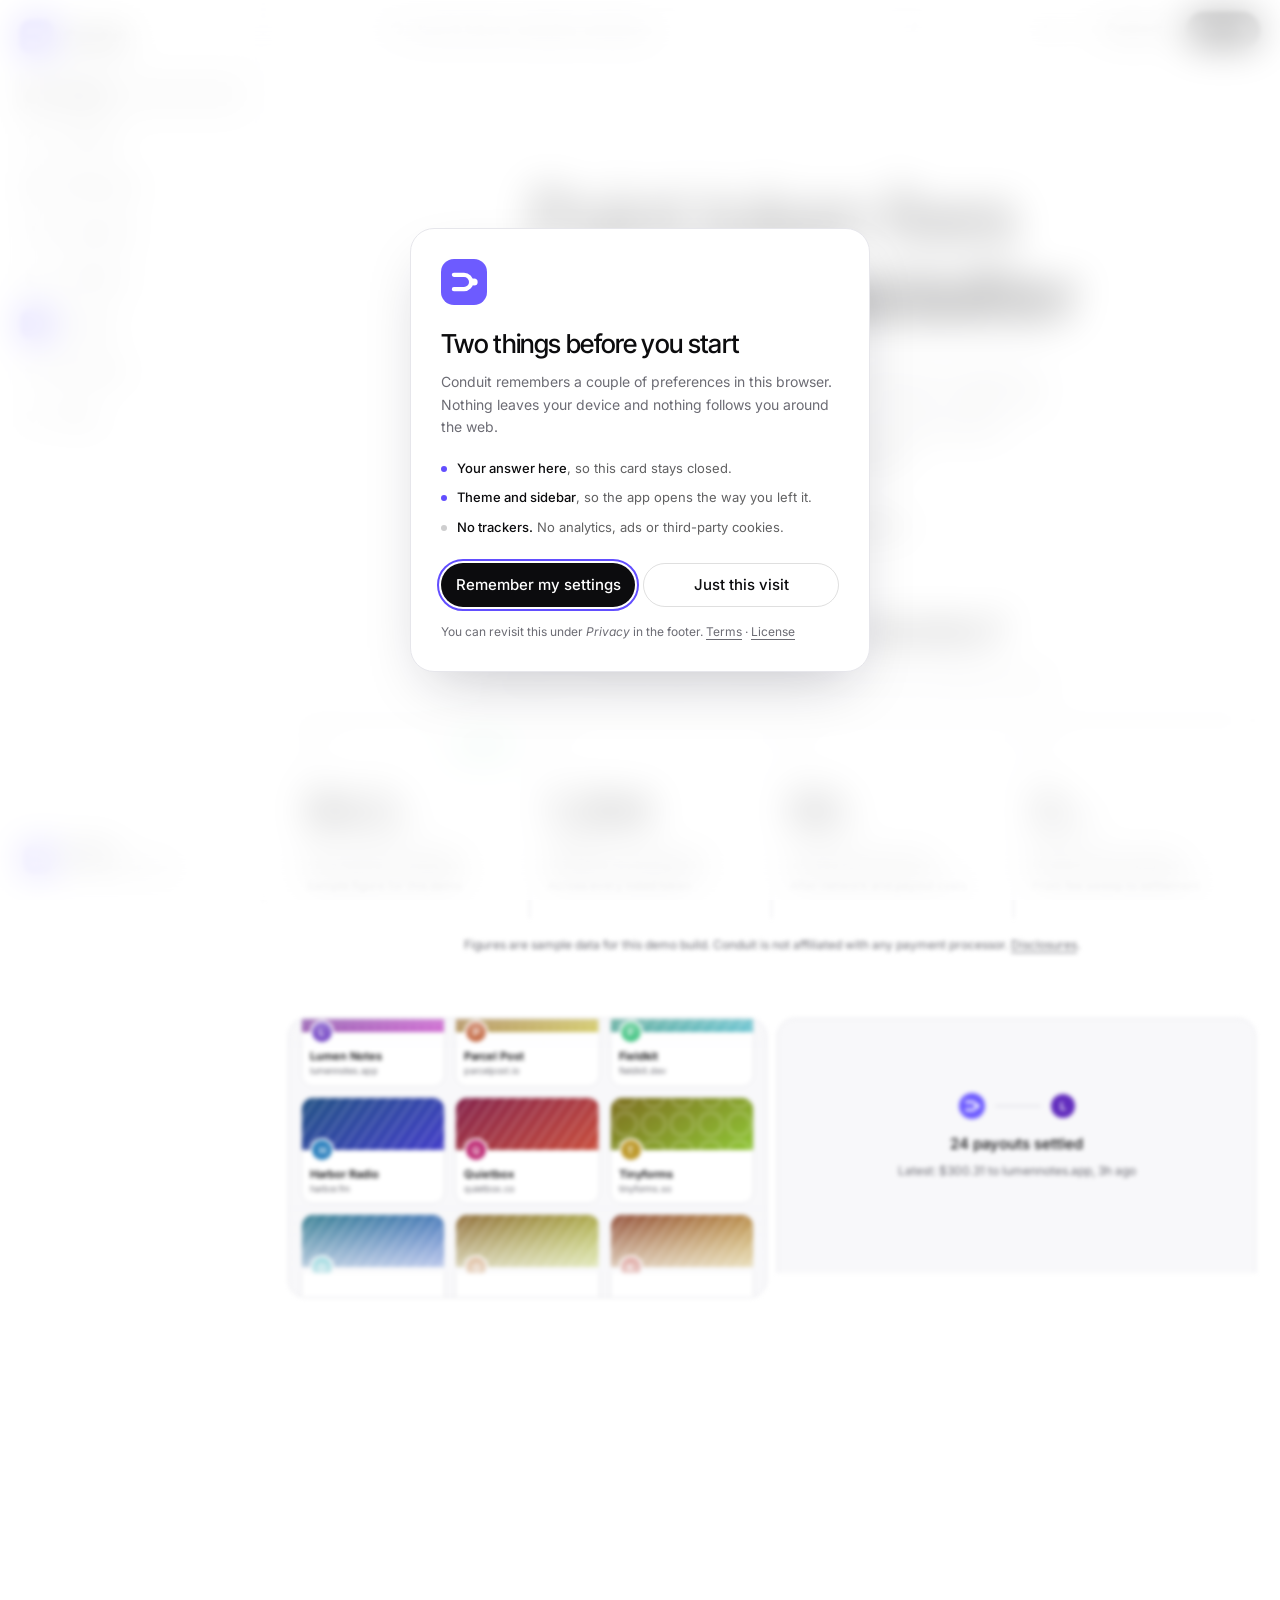
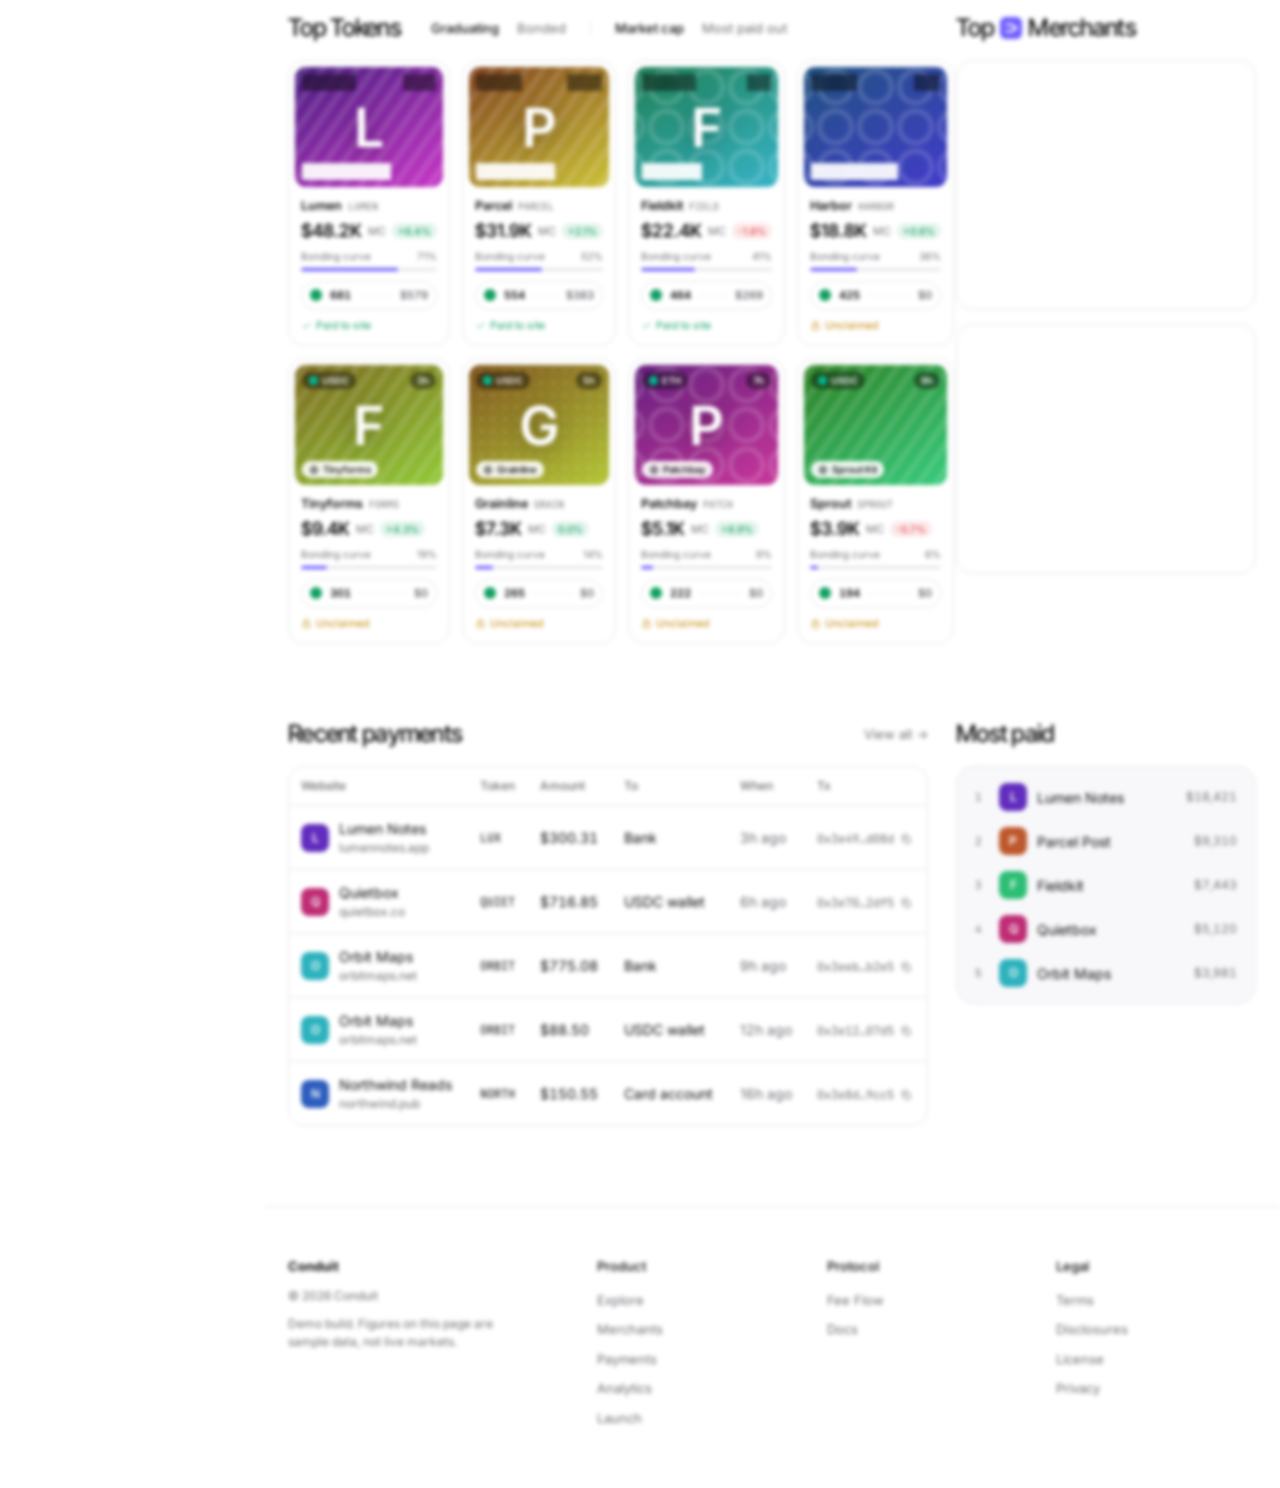
==== commit 76021284: "Keep scroll-reveal sections visible at rest; honor data-theme Co-Authored-By: Claude Opus 5.5 <norep" ====
--- a/index.html
+++ b/index.html
@@ -15,7 +15,7 @@
 <link rel="preconnect" href="https://fonts.gstatic.com" crossorigin>
 <link rel="stylesheet" href="https://fonts.googleapis.com/css2?family=Inter+Tight:wght@400;500;600&family=Inter:wght@400;500;600&family=JetBrains+Mono:wght@400;500&display=swap">
 <!-- Theme and consent are resolved before first paint so nothing flashes. -->
-<script>(function(){var c=document.documentElement.classList,t;try{t=localStorage.getItem("conduit:theme")}catch(e){}if(t!=="light"&&t!=="dark"){t=matchMedia("(prefers-color-scheme: light)").matches?"light":"dark"}c.remove("dark","light");c.add(t);var k=null;try{k=localStorage.getItem("conduit:consent")}catch(e){}if(!k){try{k=sessionStorage.getItem("conduit:consent")}catch(e){}}if(!k)c.add("needs-consent");try{if(k==="all"&&localStorage.getItem("conduit:sidebar")==="collapsed")c.add("sb-collapsed")}catch(e){}})();</script>
+<script>(function(){var c=document.documentElement.classList,t;try{t=localStorage.getItem("conduit:theme")}catch(e){}var a=document.documentElement.getAttribute("data-theme");if(t!=="light"&&t!=="dark"&&(a==="light"||a==="dark"))t=a;if(t!=="light"&&t!=="dark"){t=matchMedia("(prefers-color-scheme: light)").matches?"light":"dark"}c.remove("dark","light");c.add(t);var k=null;try{k=localStorage.getItem("conduit:consent")}catch(e){}if(!k){try{k=sessionStorage.getItem("conduit:consent")}catch(e){}}if(!k)c.add("needs-consent");try{if(k==="all"&&localStorage.getItem("conduit:sidebar")==="collapsed")c.add("sb-collapsed")}catch(e){}})();</script>
 <link rel="stylesheet" href="styles.css">
 </head>
 <body>
--- a/styles.css
+++ b/styles.css
@@ -435,7 +435,7 @@
 .foot-brand small { color: rgb(var(--muted)); font-size: 12px; max-width: 240px; }
 
 /* reveal on scroll */
-.rv { opacity: 0; transform: translateY(18px); transition: opacity .8s var(--ease), transform .8s var(--ease); }
+.rv { transform: translateY(18px); transition: opacity .8s var(--ease), transform .8s var(--ease); }
 .rv.in { opacity: 1; transform: none; }
 
 #drawer-scrim { position: fixed; inset: 0; z-index: 55; background: rgb(0 0 0 / .45); }
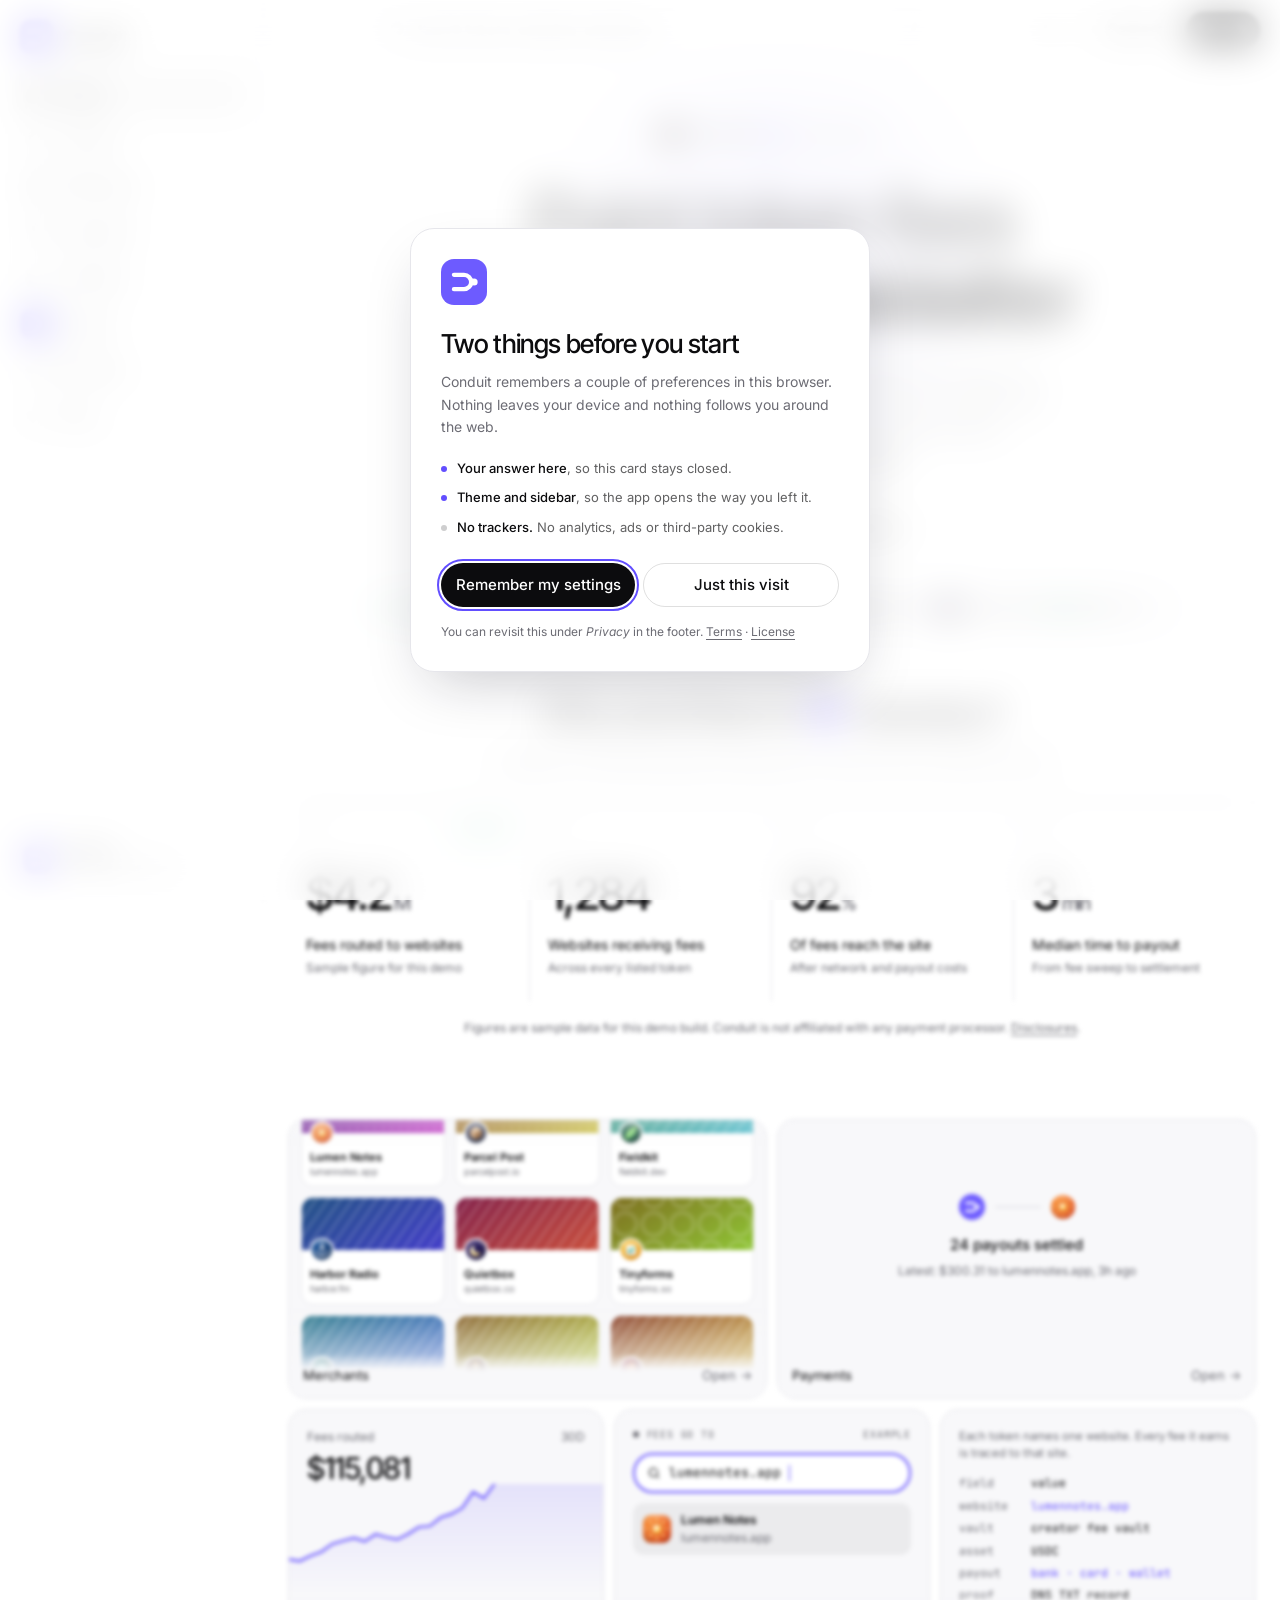
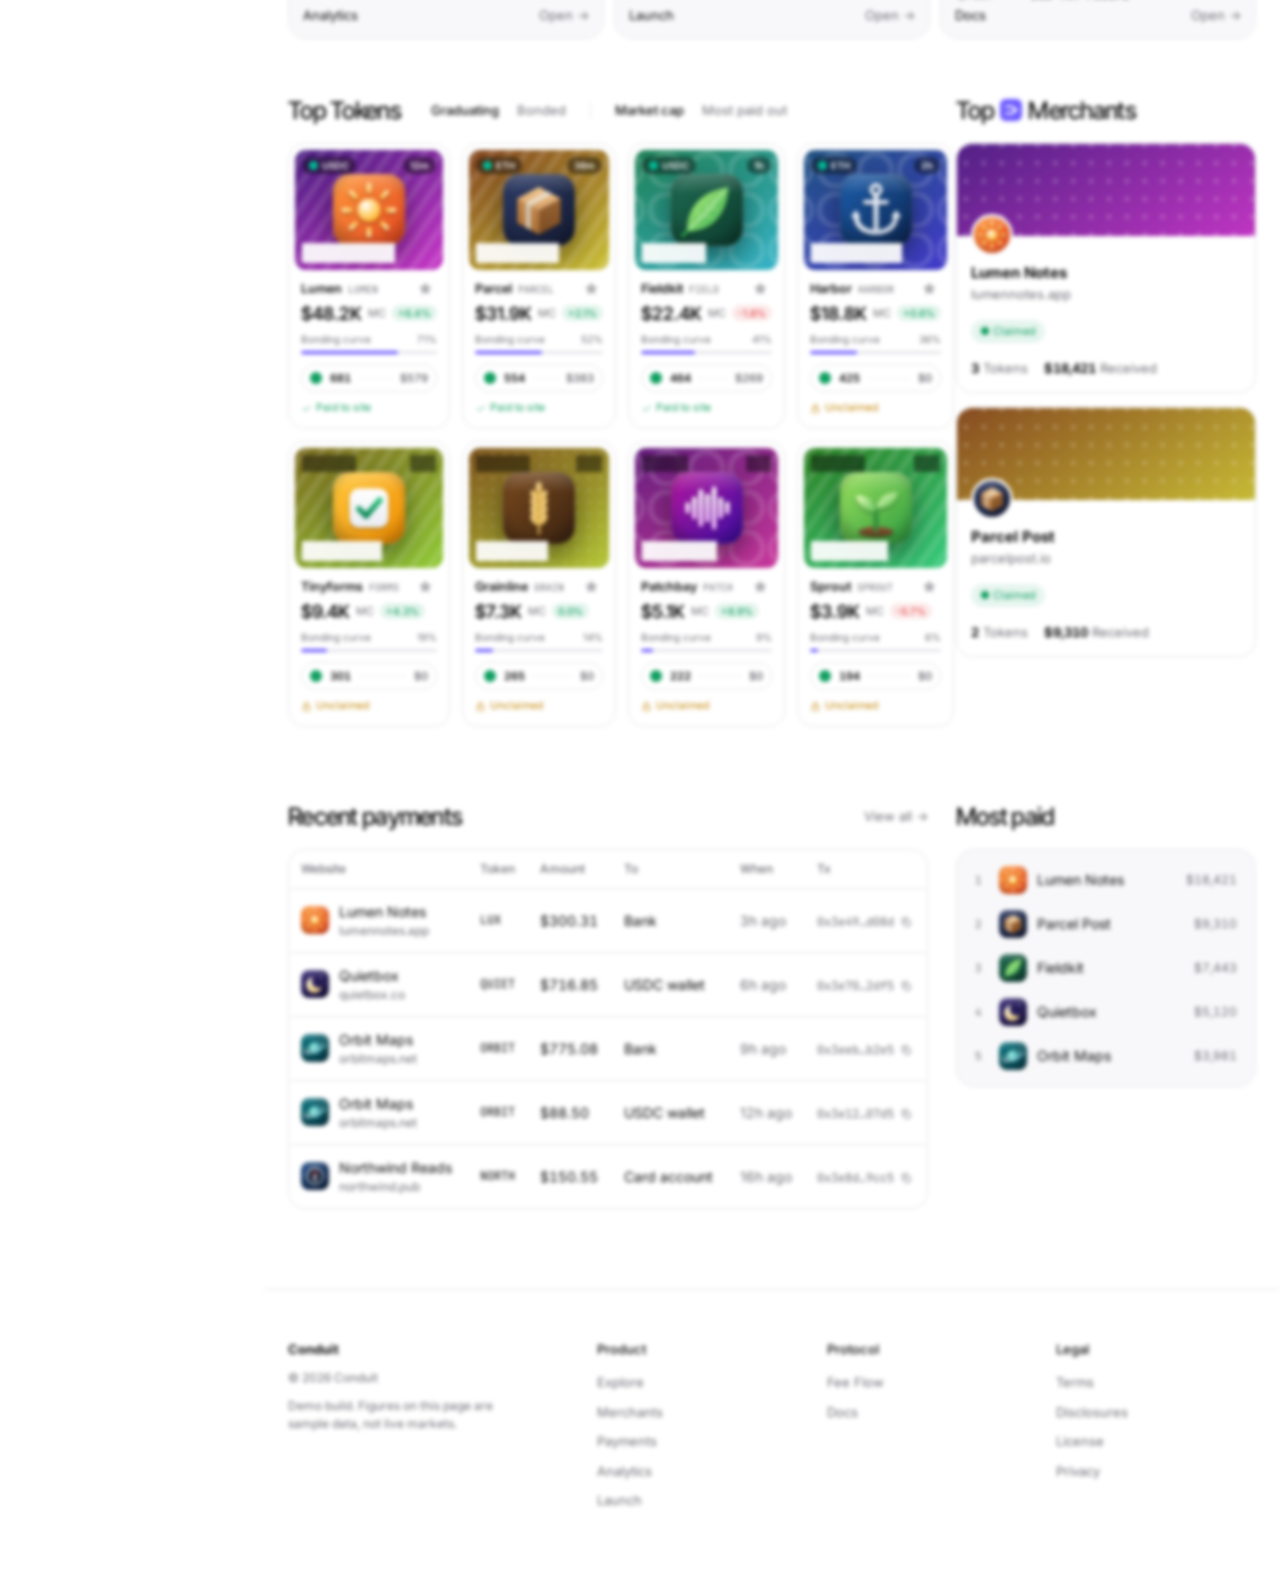
==== commit c1e7d1c2: "Add live market, demo trading, watchlist and motion - Simulated live trades update every visible car" ====
--- a/index.html
+++ b/index.html
@@ -109,8 +109,9 @@
 <div id="drawer-scrim" hidden></div>
 
 <script src="data.js"></script>
+<script src="wallet.js"></script>
+<script src="interactions.js"></script>
 <script src="views.js"></script>
-<script src="wallet.js"></script>
 <script src="app.js"></script>
 </body>
 </html>
--- a/styles.css
+++ b/styles.css
@@ -184,7 +184,7 @@
 .wl-label { padding: 10px 8px 4px; font-size: 11px; letter-spacing: .08em; text-transform: uppercase; color: rgb(var(--muted)); }
 .wl-item { display: flex; align-items: center; gap: 12px; padding: 10px; border-radius: 12px; text-align: left; width: 100%; transition: background-color .15s; }
 .wl-item:hover, .wl-item:focus-visible { background: rgb(var(--fg) / .05); }
-.wl-item img, .wl-glyph { width: 34px; height: 34px; border-radius: 10px; flex-shrink: 0; }
+.wl-item img, .wl-glyph { object-fit: cover; overflow: hidden; width: 34px; height: 34px; border-radius: 10px; flex-shrink: 0; }
 .wl-glyph { display: inline-flex; align-items: center; justify-content: center; color: #fff; font-weight: 600; }
 .wl-item > span:not(.wl-glyph) { flex: 1; font-size: 14px; font-weight: 500; }
 .wl-item small { font-size: 11px; color: rgb(var(--muted)); }
@@ -304,6 +304,14 @@
 .art { position: relative; overflow: hidden; }
 .tok-art .letter { position: relative; font: 600 54px "Inter Tight", sans-serif; color: #fff; text-shadow: 0 4px 24px rgb(0 0 0 / .35); transition: transform .4s var(--ease); }
 .tok:hover .letter { transform: scale(1.08) rotate(-3deg); }
+.tok-mark { position: relative; width: 58px; height: 58px; fill: none; stroke: #fff; stroke-width: 1.6; stroke-linecap: round; stroke-linejoin: round;
+  filter: drop-shadow(0 4px 14px rgb(0 0 0 / .4)); transition: transform .4s var(--ease); }
+.tok-logo { position: relative; width: 72px; height: 72px; border-radius: 17px; object-fit: cover; box-shadow: 0 10px 26px rgb(0 0 0 / .45); transition: transform .4s var(--ease); }
+.tok:hover .tok-logo { transform: scale(1.08) rotate(-3deg); }
+.tok:hover .tok-mark { transform: scale(1.1) rotate(-4deg); }
+.mark { width: 58%; height: 58%; fill: none; stroke: #fff; stroke-width: 2; stroke-linecap: round; stroke-linejoin: round; }
+.badge-av { width: 14px; height: 14px; border-radius: 99px; display: inline-flex; align-items: center; justify-content: center; }
+.badge-av .mark { width: 9px; height: 9px; stroke-width: 2.6; }
 .badge { position: absolute; font: 600 9.5px Inter, sans-serif; color: #fff; background: rgb(0 0 0 / .45); backdrop-filter: blur(6px); border-radius: 99px; padding: 3px 7px; display: inline-flex; align-items: center; gap: 4px; }
 .badge.tl { top: 7px; left: 7px; } .badge.tr { top: 7px; right: 7px; }
 .badge.bl { bottom: 7px; left: 7px; background: rgb(255 255 255 / .92); color: #111; }
@@ -495,3 +503,100 @@
   *, *::before, *::after { animation-duration: .01ms !important; animation-iteration-count: 1 !important; transition-duration: .01ms !important; }
   .w, .rv { opacity: 1; transform: none; filter: none; }
 }
+
+/* real logo images in avatars */
+.has-img { background: transparent !important; overflow: hidden; padding: 0; }
+.has-img img { width: 100%; height: 100%; object-fit: cover; display: block; }
+.badge-img { width: 14px; height: 14px; border-radius: 4px; }
+
+/* ---- interactions ---- */
+.tok, .mcard { position: relative; transform-style: preserve-3d; will-change: transform; }
+.tok.tilting, .mcard.tilting { transform: perspective(900px) rotateX(var(--rx)) rotateY(var(--ry)) translateY(-3px); transition: transform .08s linear, box-shadow .25s, border-color .2s; }
+.tok::after, .mcard::after { content: ""; position: absolute; inset: 0; border-radius: inherit; pointer-events: none; opacity: 0; transition: opacity .25s;
+  background: radial-gradient(circle at var(--mx, 50%) var(--my, 50%), rgb(255 255 255 / .14), transparent 45%); z-index: 4; }
+.tok.tilting::after, .mcard.tilting::after { opacity: 1; }
+
+.star { margin-left: auto; font-size: 14px; line-height: 1; padding: 2px 4px; border-radius: 6px; color: rgb(var(--muted)); transition: color .15s, transform .2s var(--ease); flex-shrink: 0; }
+.star:hover { color: rgb(var(--warn)); transform: scale(1.15); }
+.star[aria-pressed="true"] { color: rgb(var(--warn)); }
+.star.pop { animation: star-pop .45s var(--ease); }
+@keyframes star-pop { 40% { transform: scale(1.5) rotate(-12deg); } }
+.tok-name { align-items: center; }
+
+.flash-up .cap-v, .flash-up.tk-price .cap-v { animation: fl-up 1s ease; }
+.flash-down .cap-v, .flash-down.tk-price .cap-v { animation: fl-down 1s ease; }
+@keyframes fl-up { 0% { color: rgb(var(--good)); text-shadow: 0 0 12px rgb(var(--good) / .5); } }
+@keyframes fl-down { 0% { color: #e5484d; text-shadow: 0 0 12px rgb(229 72 77 / .5); } }
+.tok.flash-up { box-shadow: 0 0 0 1px rgb(var(--good) / .5); transition: box-shadow 1s; }
+.tok.flash-down { box-shadow: 0 0 0 1px rgb(229 72 77 / .45); transition: box-shadow 1s; }
+
+/* hero spotlight */
+.hero { position: relative; isolation: isolate; }
+.hero::before { content: ""; position: absolute; inset: -40px 0; z-index: -1; pointer-events: none; opacity: .9;
+  background: radial-gradient(420px circle at var(--sx, 50%) var(--sy, 30%), rgb(var(--accent) / .16), transparent 60%); transition: background .1s; }
+
+/* live strip */
+.live-strip { margin: 36px auto 0; max-width: 820px; display: flex; align-items: center; gap: 12px; padding: 6px 6px 6px 14px; border: 1px solid rgb(var(--line)); border-radius: 999px; background: rgb(var(--card) / .7); overflow: hidden; }
+.live-dot { display: inline-flex; align-items: center; gap: 6px; font: 600 11px Inter, sans-serif; text-transform: uppercase; letter-spacing: .08em; color: rgb(var(--good)); flex-shrink: 0; }
+.live-dot::before { content: ""; width: 7px; height: 7px; border-radius: 9px; background: rgb(var(--good)); animation: pulse 1.6s ease infinite; }
+@keyframes pulse { 0% { box-shadow: 0 0 0 0 rgb(var(--good) / .6); } 100% { box-shadow: 0 0 0 9px rgb(var(--good) / 0); } }
+.live-track { display: flex; gap: 6px; overflow: hidden; flex: 1; min-width: 0; mask-image: linear-gradient(90deg, #000 85%, transparent); -webkit-mask-image: linear-gradient(90deg, #000 85%, transparent); }
+.trade { display: inline-flex; align-items: center; gap: 6px; flex-shrink: 0; padding: 5px 10px 5px 5px; border-radius: 999px; background: rgb(var(--fg) / .05); font-size: 12px; white-space: nowrap; animation: trade-in .5s var(--ease); transition: background-color .15s; }
+.trade:hover { background: rgb(var(--fg) / .1); }
+.trade img { width: 20px; height: 20px; border-radius: 6px; }
+.trade .mono { font-size: 11px; color: rgb(var(--muted)); }
+.trade.buy b { color: rgb(var(--good)); font-weight: 600; }
+.trade.sell b { color: #e5484d; font-weight: 600; }
+@keyframes trade-in { from { opacity: 0; transform: translateX(-16px) scale(.9); } }
+
+/* token page */
+.tk-head { margin: 16px 0 18px; display: flex; align-items: center; justify-content: space-between; gap: 16px; flex-wrap: wrap; }
+.tk-id { display: flex; align-items: center; gap: 14px; min-width: 0; }
+.tk-logo { width: 60px; height: 60px; border-radius: 16px; box-shadow: 0 10px 26px rgb(0 0 0 / .35); font-size: 24px; }
+.tk-id h1 { font-size: clamp(28px, 4vw, 38px); letter-spacing: -.03em; line-height: 1.1; }
+.tk-id h1 .mono { font-size: .45em; }
+.tk-price { display: flex; align-items: center; gap: 10px; }
+.tk-price .cap-v { font: 500 32px "Inter Tight", sans-serif; letter-spacing: -.03em; }
+.tk-price .star { font-size: 22px; margin-left: 4px; }
+.tk-grid { display: grid; grid-template-columns: 1fr 340px; gap: 16px; align-items: start; }
+.tk-grid > * { min-width: 0; }
+.tk-side { position: sticky; top: 76px; }
+.chart-top { display: flex; justify-content: space-between; align-items: flex-start; gap: 12px; flex-wrap: wrap; }
+.chart-val { font: 500 26px "Inter Tight", sans-serif; letter-spacing: -.02em; }
+.chart { position: relative; height: 240px; margin-top: 12px; color: rgb(var(--good)); cursor: crosshair; touch-action: pan-y; }
+.chart.down { color: #e5484d; }
+.chart svg { width: 100%; height: 100%; display: block; overflow: visible; }
+.ch-line { fill: none; stroke: currentColor; stroke-width: 2; vector-effect: non-scaling-stroke; stroke-linejoin: round; }
+.ch-grid { stroke: rgb(var(--line)); stroke-dasharray: 3 5; vector-effect: non-scaling-stroke; }
+.ch-cross { position: absolute; top: 0; bottom: 0; width: 1px; background: rgb(var(--fg) / .25); pointer-events: none; }
+.ch-dot { position: absolute; width: 10px; height: 10px; margin: -5px 0 0 -5px; border-radius: 99px; background: currentColor; box-shadow: 0 0 0 4px rgb(var(--bg)), 0 0 0 6px currentColor; pointer-events: none; transition: left .08s, top .08s; }
+.tk-trades { display: grid; gap: 6px; }
+.tk-trades .trade { justify-self: start; }
+.trade-box { display: grid; grid-template-columns: minmax(0, 1fr); gap: 14px; }
+.seg.full { display: flex; }
+.seg.full button { flex: 1; }
+.trade-box .seg button[data-v="buy"][aria-pressed="true"] { background: rgb(var(--good)); color: #fff; }
+.trade-box .seg button[data-v="sell"][aria-pressed="true"] { background: #e5484d; color: #fff; }
+.trade-box.selling .btn-accent { background: #e5484d; }
+.tr-in { display: grid; grid-template-columns: minmax(0, 1fr); gap: 6px; font-size: 12px; color: rgb(var(--muted)); }
+.tr-field { display: flex; align-items: center; gap: 8px; height: 54px; padding: 0 14px; border: 1px solid rgb(var(--line)); border-radius: 14px; background: rgb(var(--bg)); transition: border-color .15s, box-shadow .15s; }
+.tr-field:focus-within { border-color: rgb(var(--accent) / .6); box-shadow: 0 0 0 4px rgb(var(--accent) / .12); }
+.tr-field input { flex: 1; min-width: 0; width: 100%; border: 0; outline: 0; background: transparent; font: 500 22px "Inter Tight", sans-serif; color: rgb(var(--fg)); }
+.tr-field b { font-size: 13px; color: rgb(var(--fg)); }
+.chips { display: flex; gap: 6px; }
+.chips button { flex: 1; padding: 6px 0; border: 1px solid rgb(var(--line)); border-radius: 10px; font-size: 12px; color: rgb(var(--muted)); transition: border-color .15s, color .15s, transform .15s var(--ease); }
+.chips button:hover { border-color: rgb(var(--accent) / .6); color: rgb(var(--fg)); transform: translateY(-1px); }
+.tr-quote { font-size: 13px; min-height: 24px; }
+.warn { color: rgb(var(--warn)); }
+
+.confetti { position: fixed; inset: 0; width: 100vw; height: 100vh; pointer-events: none; z-index: 500; }
+
+@media (max-width: 900px) {
+  .tk-grid { grid-template-columns: 1fr; }
+  .tk-side { position: static; }
+}
+@media (max-width: 620px) {
+  .live-strip { border-radius: 16px; }
+  .tk-price .cap-v { font-size: 26px; }
+  .chart { height: 200px; }
+}
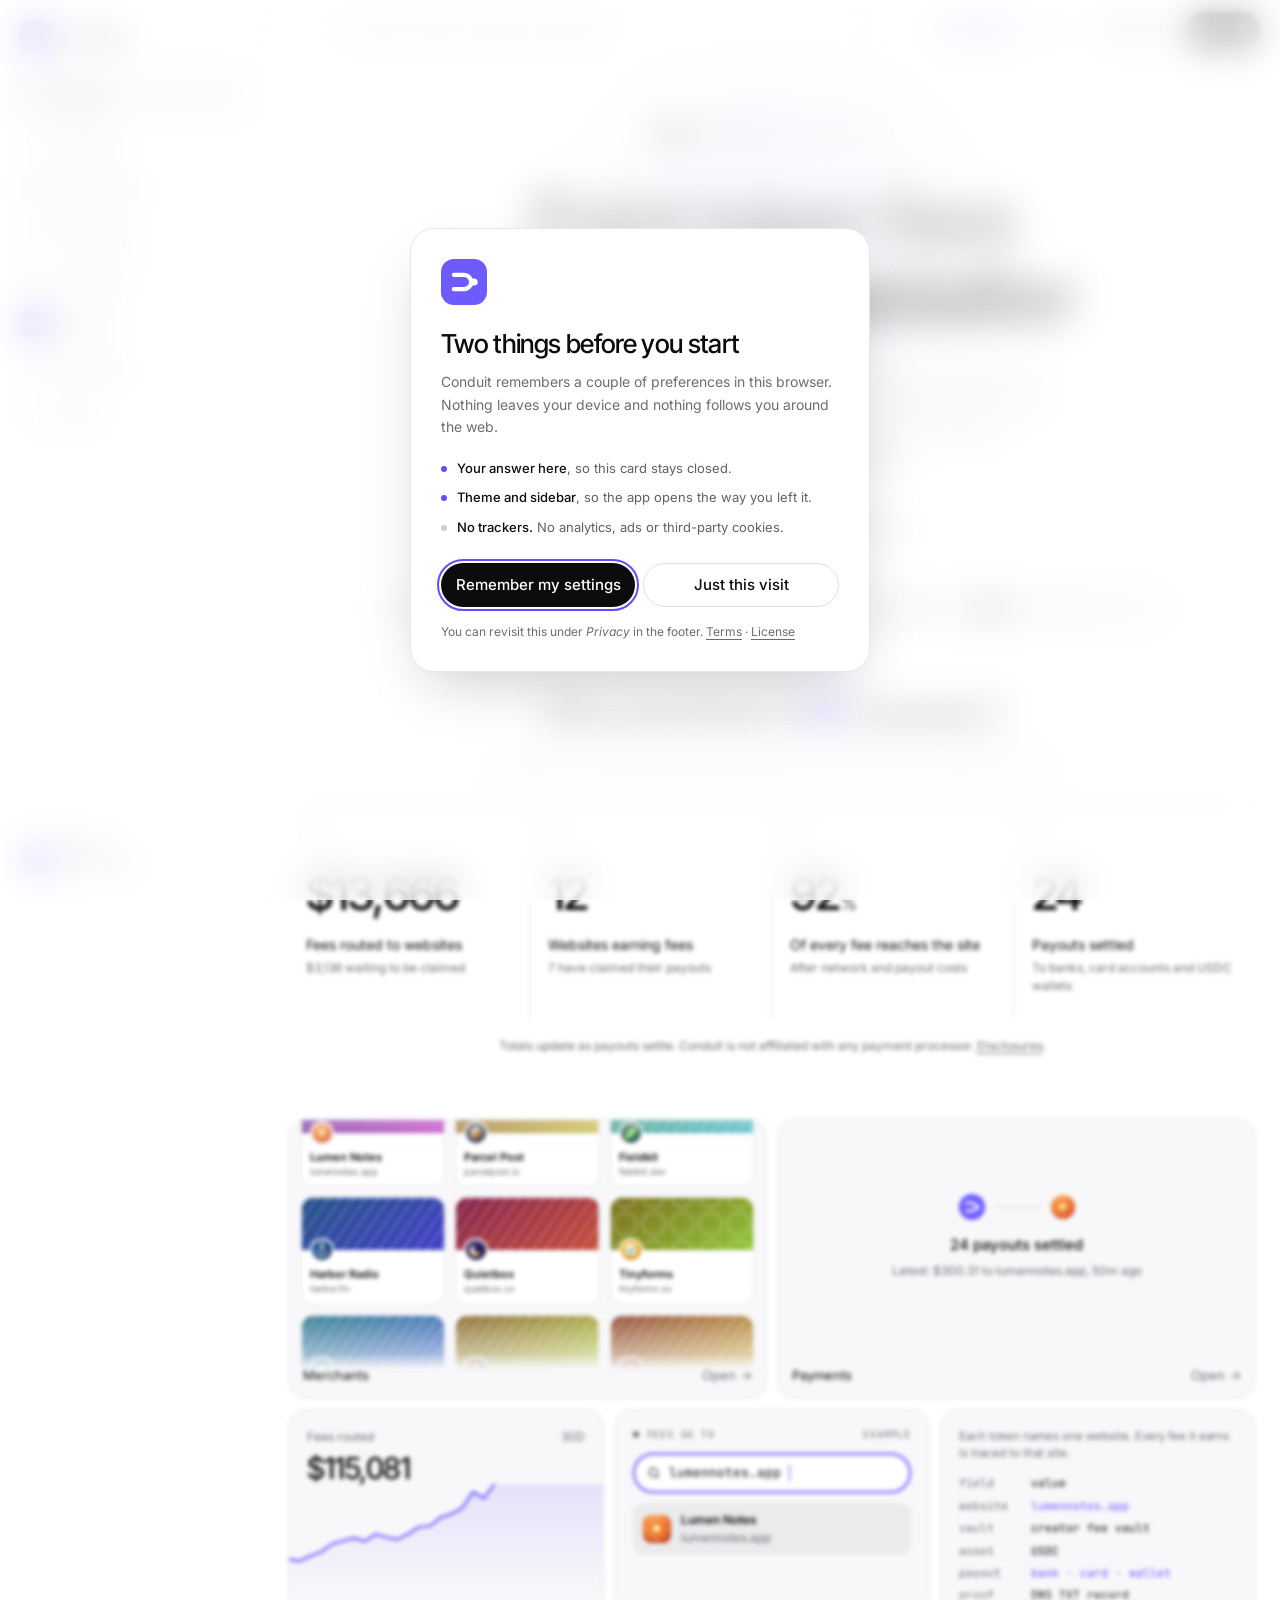
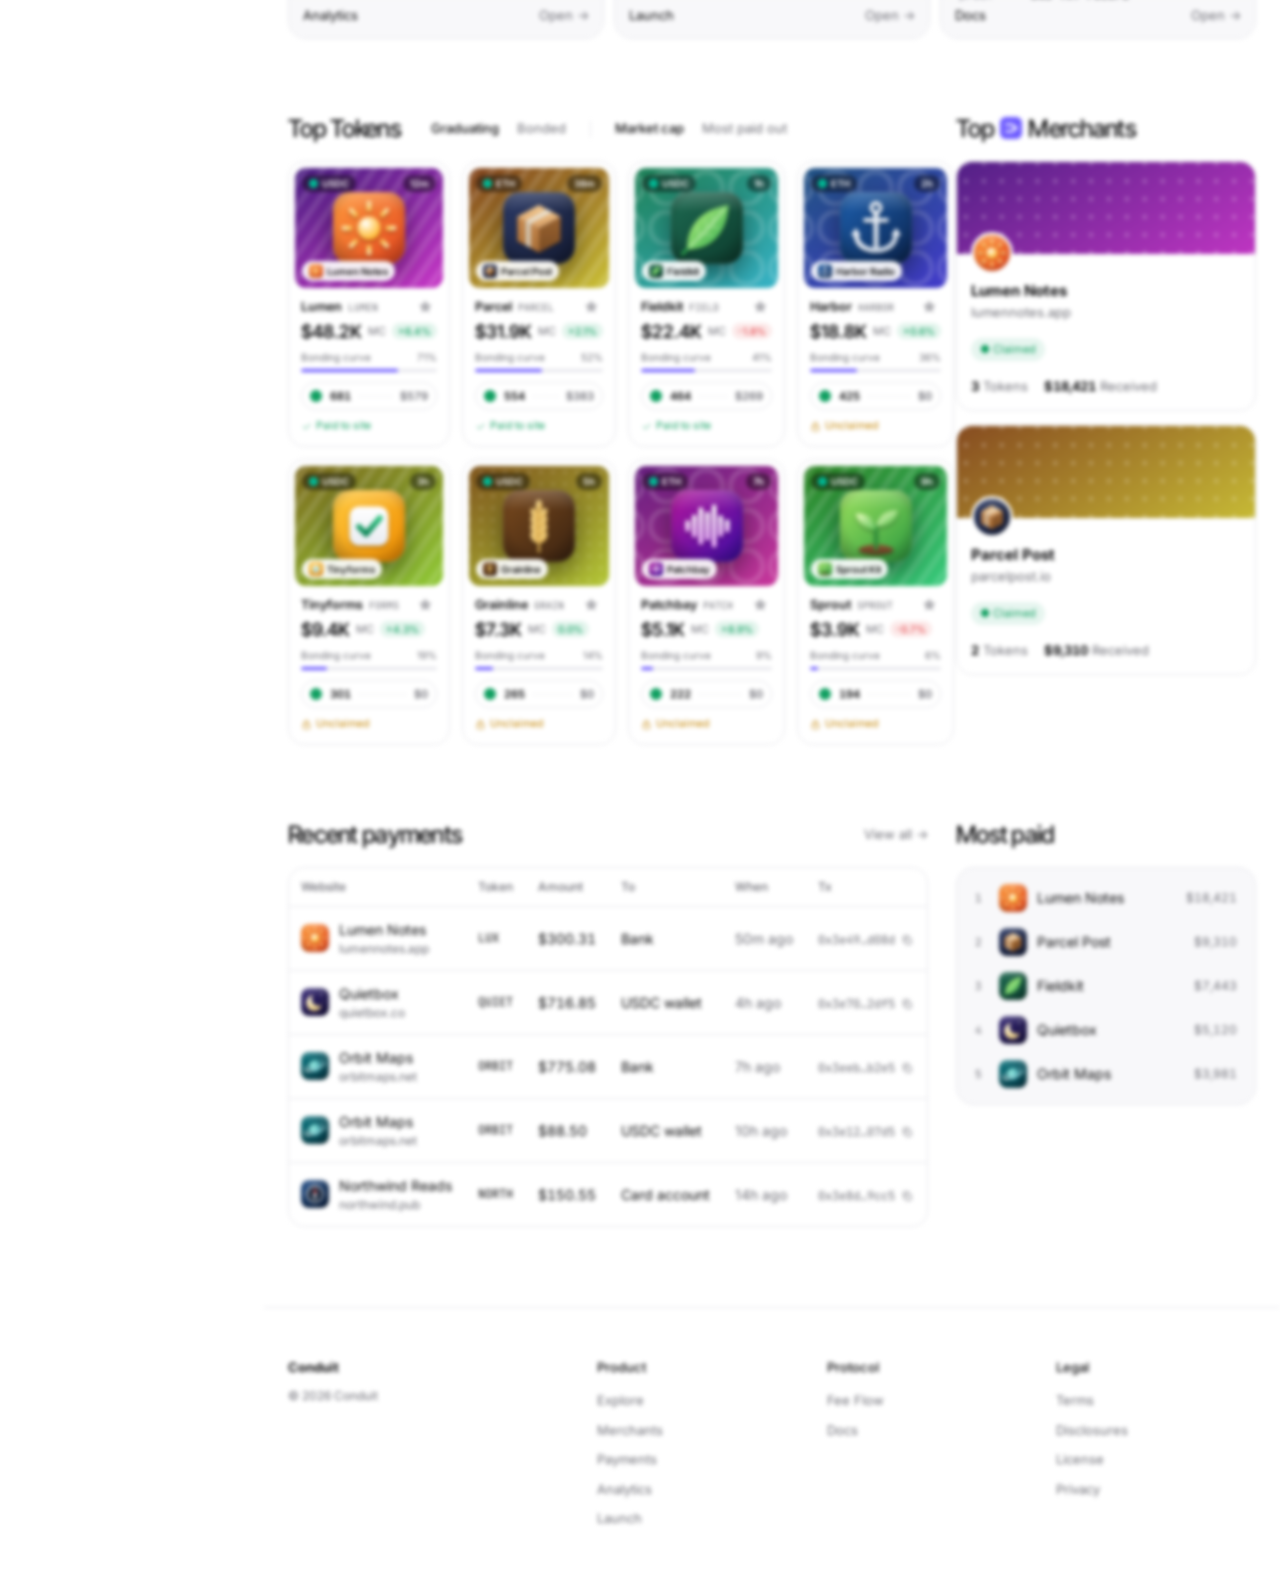
==== commit 9127e571: "Make the preview feel like a live product - Replace the demo footer line with a Preview pill that ex" ====
--- a/index.html
+++ b/index.html
@@ -66,7 +66,7 @@
     <nav id="nav" class="nav"></nav>
     <a class="sb-profile" href="#/docs" aria-label="About Conduit">
       <span class="logo-mark sm" aria-hidden="true"></span>
-      <span class="sb-profile-txt"><b>Conduit</b><small>v1.0 · demo network</small></span>
+      <span class="sb-profile-txt"><b>Conduit</b><small>v1.0 · Preview</small></span>
     </a>
     <button type="button" id="sb-toggle" class="sb-toggle" aria-label="Collapse sidebar">«</button>
   </aside>
@@ -79,6 +79,14 @@
         <input id="search-input" type="text" placeholder="Search tokens, websites, addresses" role="combobox" aria-expanded="false" aria-controls="search-results" aria-autocomplete="list" autocomplete="off" aria-label="Search">
         <kbd>/</kbd>
         <div id="search-results" role="listbox" hidden></div>
+      </div>
+      <div class="preview-wrap">
+        <button type="button" class="preview-pill" id="preview-btn" aria-expanded="false" aria-controls="preview-pop"><i></i>Preview</button>
+        <div class="popover" id="preview-pop" role="dialog" aria-label="About the preview" hidden>
+          <b>Conduit is in preview</b>
+          <p>Markets, trades and payouts are simulated so you can try every flow. Connecting a wallet and signing messages are real, and nothing is ever sent on-chain.</p>
+          <a class="link" href="#/docs/disclosures">Read the disclosures →</a>
+        </div>
       </div>
       <button type="button" class="icon-btn" id="theme-btn" aria-label="Toggle theme" title="Toggle theme (D)">
         <svg viewBox="0 0 24 24" class="ic sun"><circle cx="12" cy="12" r="4"/><path d="M12 2v2M12 20v2M4.9 4.9l1.4 1.4M17.7 17.7l1.4 1.4M2 12h2M20 12h2M4.9 19.1l1.4-1.4M17.7 6.3l1.4-1.4"/></svg>
@@ -97,7 +105,6 @@
       <div class="foot-brand">
         <b>Conduit</b>
         <small>© <span id="year"></span> Conduit</small>
-        <small class="muted">Demo build. Figures on this page are sample data, not live markets.</small>
       </div>
       <div><h4>Product</h4><a href="#/explore">Explore</a><a href="#/merchants">Merchants</a><a href="#/payments">Payments</a><a href="#/analytics">Analytics</a><a href="#/launch">Launch</a></div>
       <div><h4>Protocol</h4><a href="#/flow">Fee Flow</a><a href="#/docs">Docs</a></div>
--- a/styles.css
+++ b/styles.css
@@ -600,3 +600,53 @@
   .tk-price .cap-v { font-size: 26px; }
   .chart { height: 200px; }
 }
+
+/* ---- preview pill ---- */
+.preview-wrap { position: relative; }
+.preview-pill { display: inline-flex; align-items: center; gap: 6px; height: 26px; padding: 0 10px; border-radius: 999px; font-size: 11px; font-weight: 600; letter-spacing: .04em; text-transform: uppercase;
+  color: rgb(var(--accent)); background: rgb(var(--accent) / .1); border: 1px solid rgb(var(--accent) / .3); transition: background-color .15s; }
+.preview-pill:hover { background: rgb(var(--accent) / .18); }
+.preview-pill i { width: 6px; height: 6px; border-radius: 9px; background: rgb(var(--accent)); }
+#preview-pop { width: 18rem; font-size: 13px; display: grid; gap: 8px; }
+#preview-pop[hidden] { display: none; }
+#preview-pop p { color: rgb(var(--muted)); line-height: 1.55; }
+
+/* ---- token page realism ---- */
+.tk-mc { font-size: 12px; margin-top: 2px; text-align: right; }
+.stat-grid { display: grid; grid-template-columns: repeat(3, 1fr); gap: 18px 16px; }
+.stat-grid > div { display: grid; gap: 4px; align-content: start; min-width: 0; }
+.stat-grid span { font-size: 12px; color: rgb(var(--muted)); }
+.stat-grid b { font: 500 22px "Inter Tight", sans-serif; letter-spacing: -.02em; }
+.stat-grid small { font-size: 11px; color: rgb(var(--muted)); }
+.bs { height: 4px; border-radius: 4px; background: #e5484d; overflow: hidden; }
+.bs i { display: block; height: 100%; background: rgb(var(--good)); transition: width .6s var(--ease); }
+.chart { height: 280px; }
+.vb-up { fill: rgb(var(--good) / .45); }
+.vb-dn { fill: rgb(229 72 77 / .45); }
+.holders { display: grid; gap: 8px; }
+.hrow { display: grid; grid-template-columns: 9.5rem 1fr 4rem; align-items: center; gap: 10px; font-size: 13px; }
+.hrow .mono { font-size: 12px; color: rgb(var(--muted)); }
+.hrow .tagged { font-weight: 500; }
+.hrow em { font-style: normal; font-size: 10px; text-transform: uppercase; letter-spacing: .06em; color: rgb(var(--accent)); margin-left: 4px; }
+.hrow > .num { text-align: right; }
+.hbar { height: 6px; border-radius: 6px; background: rgb(var(--fg) / .06); overflow: hidden; }
+.hbar i { display: block; height: 100%; border-radius: 6px; background: rgb(var(--accent) / .7); }
+.slip { display: flex; align-items: center; justify-content: space-between; gap: 8px; font-size: 12px; color: rgb(var(--muted)); }
+.slip .seg button { padding: 4px 9px; font-size: 12px; }
+.tr-last { font-size: 12px; text-align: center; color: rgb(var(--good)); }
+.tr-last[hidden] { display: none; }
+.btn.busy:disabled { opacity: .85; }
+.btn.busy::after { content: ""; width: 14px; height: 14px; border: 2px solid rgb(255 255 255 / .35); border-top-color: #fff; border-radius: 99px; animation: spin .7s linear infinite; }
+@keyframes spin { to { transform: rotate(360deg); } }
+.trade.big { background: rgb(var(--warn) / .12); box-shadow: inset 0 0 0 1px rgb(var(--warn) / .35); }
+.whale { font-size: 12px; }
+
+@media (max-width: 620px) {
+  .stat-grid { grid-template-columns: 1fr 1fr; }
+  .hrow { grid-template-columns: 7.5rem 1fr 3.5rem; }
+  .preview-pill { padding: 0 8px; font-size: 10px; }
+  .tk-mc { text-align: left; }
+}
+@media (max-width: 420px) {
+  .preview-pill { width: 26px; padding: 0; justify-content: center; font-size: 0; gap: 0; }
+}
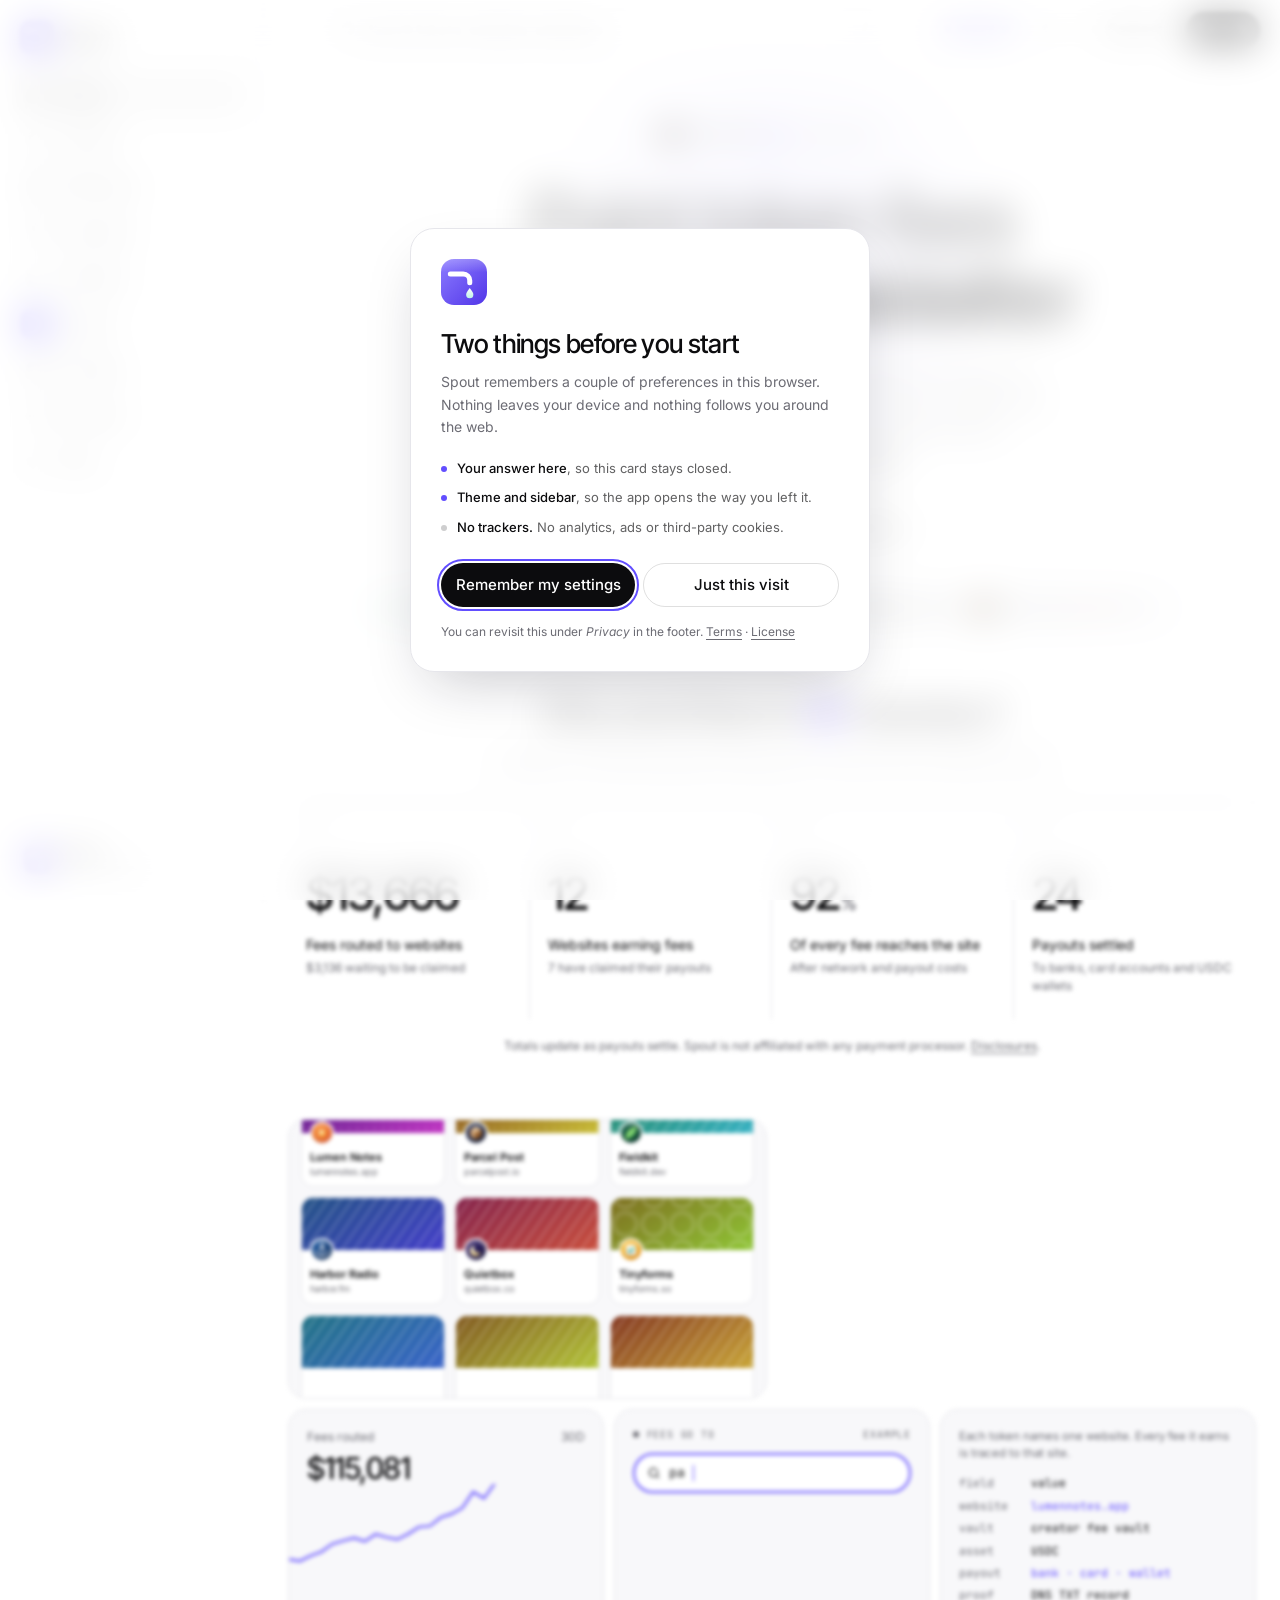
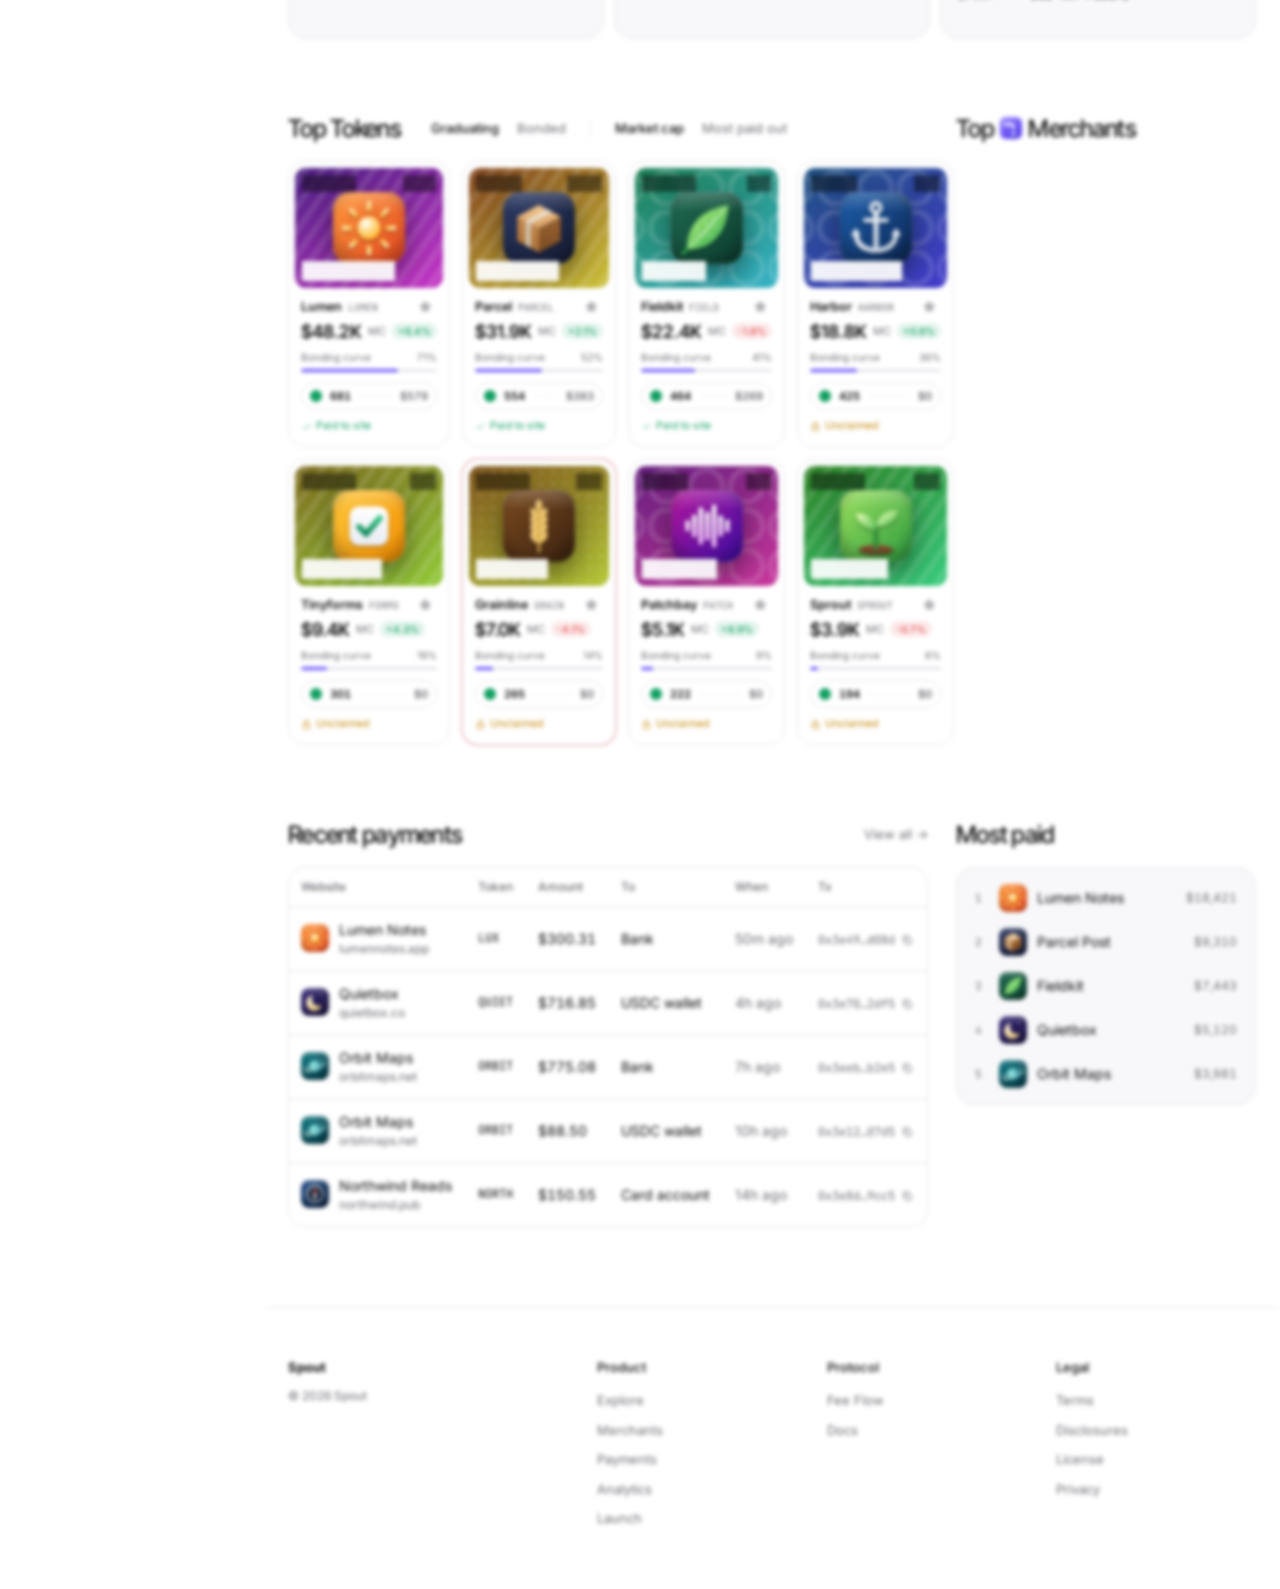
==== commit 36b19196: "Rename to Spout, new logo, portfolio and watchlist alerts - Rename Conduit to Spout across the site," ====
--- a/index.html
+++ b/index.html
@@ -3,11 +3,11 @@
 <head>
 <meta charset="utf-8">
 <meta name="viewport" content="width=device-width, initial-scale=1">
-<title>Conduit — Point token fees at any website</title>
-<meta name="description" content="Launch a token and point its creator fees at a real website. Conduit collects the fees, converts them to dollars and pays the site that earned them.">
+<title>Spout — Point token fees at any website</title>
+<meta name="description" content="Launch a token and point its creator fees at a real website. Spout collects the fees, converts them to dollars and pays the site that earned them.">
 <meta name="theme-color" media="(prefers-color-scheme: dark)" content="#0B0B0C">
 <meta name="theme-color" media="(prefers-color-scheme: light)" content="#FFFFFF">
-<meta property="og:title" content="Conduit — Point token fees at any website">
+<meta property="og:title" content="Spout — Point token fees at any website">
 <meta property="og:description" content="Launch a token and point its creator fees at a real website.">
 <meta property="og:type" content="website">
 <link rel="icon" href="icon.svg" type="image/svg+xml">
@@ -15,7 +15,7 @@
 <link rel="preconnect" href="https://fonts.gstatic.com" crossorigin>
 <link rel="stylesheet" href="https://fonts.googleapis.com/css2?family=Inter+Tight:wght@400;500;600&family=Inter:wght@400;500;600&family=JetBrains+Mono:wght@400;500&display=swap">
 <!-- Theme and consent are resolved before first paint so nothing flashes. -->
-<script>(function(){var c=document.documentElement.classList,t;try{t=localStorage.getItem("conduit:theme")}catch(e){}var a=document.documentElement.getAttribute("data-theme");if(t!=="light"&&t!=="dark"&&(a==="light"||a==="dark"))t=a;if(t!=="light"&&t!=="dark"){t=matchMedia("(prefers-color-scheme: light)").matches?"light":"dark"}c.remove("dark","light");c.add(t);var k=null;try{k=localStorage.getItem("conduit:consent")}catch(e){}if(!k){try{k=sessionStorage.getItem("conduit:consent")}catch(e){}}if(!k)c.add("needs-consent");try{if(k==="all"&&localStorage.getItem("conduit:sidebar")==="collapsed")c.add("sb-collapsed")}catch(e){}})();</script>
+<script>(function(){var c=document.documentElement.classList,t;try{t=localStorage.getItem("spout:theme")}catch(e){}var a=document.documentElement.getAttribute("data-theme");if(t!=="light"&&t!=="dark"&&(a==="light"||a==="dark"))t=a;if(t!=="light"&&t!=="dark"){t=matchMedia("(prefers-color-scheme: light)").matches?"light":"dark"}c.remove("dark","light");c.add(t);var k=null;try{k=localStorage.getItem("spout:consent")}catch(e){}if(!k){try{k=sessionStorage.getItem("spout:consent")}catch(e){}}if(!k)c.add("needs-consent");try{if(k==="all"&&localStorage.getItem("spout:sidebar")==="collapsed")c.add("sb-collapsed")}catch(e){}})();</script>
 <link rel="stylesheet" href="styles.css">
 </head>
 <body>
@@ -25,7 +25,7 @@
   <div class="consent-card">
     <span class="logo-mark lg" aria-hidden="true"></span>
     <h2 id="consent-title" class="display">Two things before you start</h2>
-    <p class="muted">Conduit remembers a couple of preferences in this browser. Nothing leaves your device and nothing follows you around the web.</p>
+    <p class="muted">Spout remembers a couple of preferences in this browser. Nothing leaves your device and nothing follows you around the web.</p>
     <ul class="consent-list">
       <li><i class="dot on"></i><span><b>Your answer here</b>, so this card stays closed.</span></li>
       <li><i class="dot on"></i><span><b>Theme and sidebar</b>, so the app opens the way you left it.</span></li>
@@ -47,7 +47,7 @@
       <h2 id="wm-title" class="display">Connect a wallet</h2>
       <button type="button" class="icon-btn ring accent" id="wm-close" aria-label="Close">✕</button>
     </header>
-    <p id="wm-help-text" class="sheet-help" hidden>Connecting shares one thing with Conduit: the address you choose. It can't move funds, and nothing is signed unless you are asked first.</p>
+    <p id="wm-help-text" class="sheet-help" hidden>Connecting shares one thing with Spout: the address you choose. It can't move funds, and nothing is signed unless you are asked first.</p>
     <label class="field search-field"><svg viewBox="0 0 24 24" class="ic"><circle cx="11" cy="11" r="7"/><path d="m20 20-3.5-3.5"/></svg>
       <input id="wm-search" type="search" placeholder="Search wallets" aria-label="Search wallets"></label>
     <div id="wm-list" class="wallet-list" role="list"></div>
@@ -62,11 +62,11 @@
 
 <div class="shell">
   <aside class="sidebar" id="sidebar" aria-label="Primary">
-    <a href="#/" class="brand" aria-label="Conduit home"><span class="logo-mark" aria-hidden="true"></span><span class="brand-word">Conduit</span></a>
+    <a href="#/" class="brand" aria-label="Spout home"><span class="logo-mark" aria-hidden="true"></span><span class="brand-word">Spout</span></a>
     <nav id="nav" class="nav"></nav>
-    <a class="sb-profile" href="#/docs" aria-label="About Conduit">
+    <a class="sb-profile" href="#/docs" aria-label="About Spout">
       <span class="logo-mark sm" aria-hidden="true"></span>
-      <span class="sb-profile-txt"><b>Conduit</b><small>v1.0 · Preview</small></span>
+      <span class="sb-profile-txt"><b>Spout</b><small>v1.0 · Preview</small></span>
     </a>
     <button type="button" id="sb-toggle" class="sb-toggle" aria-label="Collapse sidebar">«</button>
   </aside>
@@ -83,7 +83,7 @@
       <div class="preview-wrap">
         <button type="button" class="preview-pill" id="preview-btn" aria-expanded="false" aria-controls="preview-pop"><i></i>Preview</button>
         <div class="popover" id="preview-pop" role="dialog" aria-label="About the preview" hidden>
-          <b>Conduit is in preview</b>
+          <b>Spout is in preview</b>
           <p>Markets, trades and payouts are simulated so you can try every flow. Connecting a wallet and signing messages are real, and nothing is ever sent on-chain.</p>
           <a class="link" href="#/docs/disclosures">Read the disclosures →</a>
         </div>
@@ -103,8 +103,8 @@
 
     <footer class="footer">
       <div class="foot-brand">
-        <b>Conduit</b>
-        <small>© <span id="year"></span> Conduit</small>
+        <b>Spout</b>
+        <small>© <span id="year"></span> Spout</small>
       </div>
       <div><h4>Product</h4><a href="#/explore">Explore</a><a href="#/merchants">Merchants</a><a href="#/payments">Payments</a><a href="#/analytics">Analytics</a><a href="#/launch">Launch</a></div>
       <div><h4>Protocol</h4><a href="#/flow">Fee Flow</a><a href="#/docs">Docs</a></div>
--- a/styles.css
+++ b/styles.css
@@ -1,4 +1,4 @@
-/* Conduit — tokens, layout, components, motion. */
+/* Spout — tokens, layout, components, motion. */
 
 :root {
   --bg: 255 255 255;
@@ -650,3 +650,10 @@
 @media (max-width: 420px) {
   .preview-pill { width: 26px; padding: 0; justify-content: center; font-size: 0; gap: 0; }
 }
+
+/* ---- portfolio ---- */
+.bad { color: #e5484d; }
+.side { font-size: 11px; font-weight: 600; padding: 3px 8px; border-radius: 99px; }
+.side.buy { color: rgb(var(--good)); background: rgb(var(--good) / .12); }
+.side.sell { color: #e5484d; background: rgb(229 72 77 / .12); }
+img.mini { object-fit: cover; }
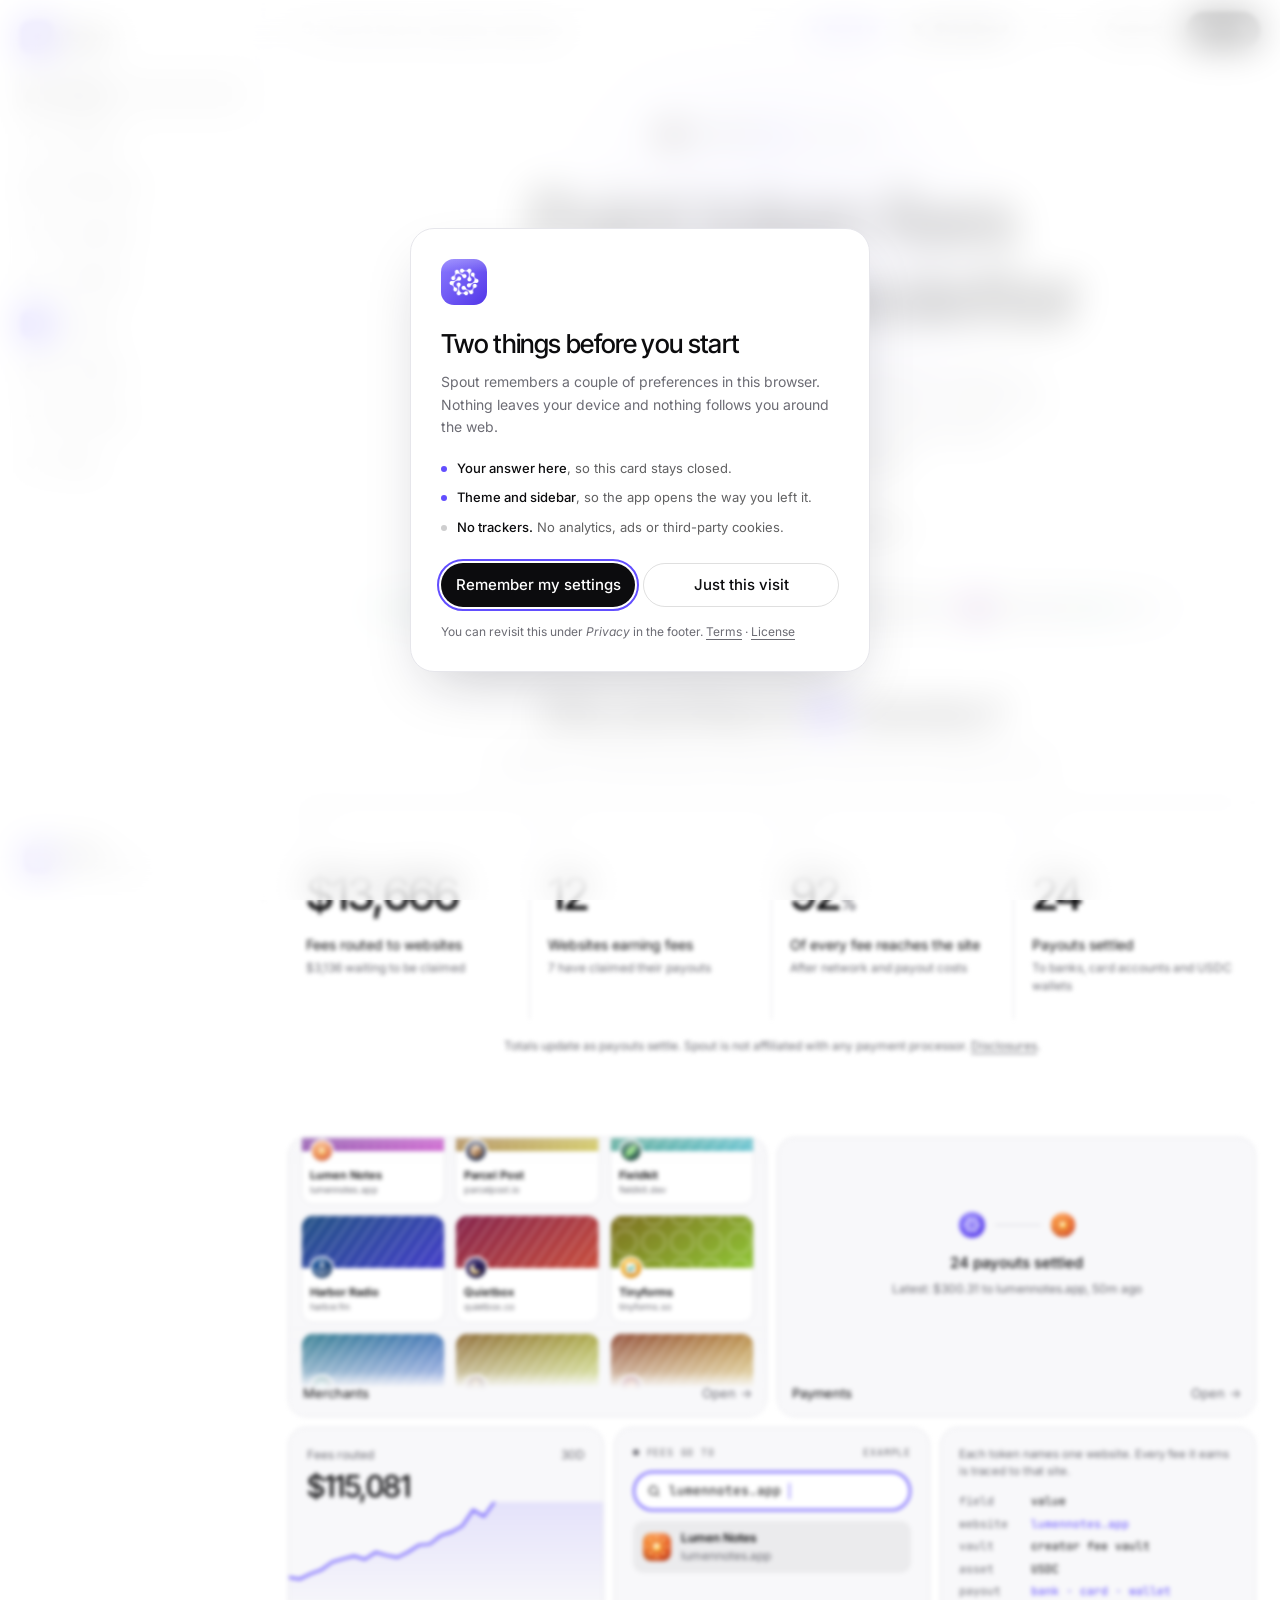
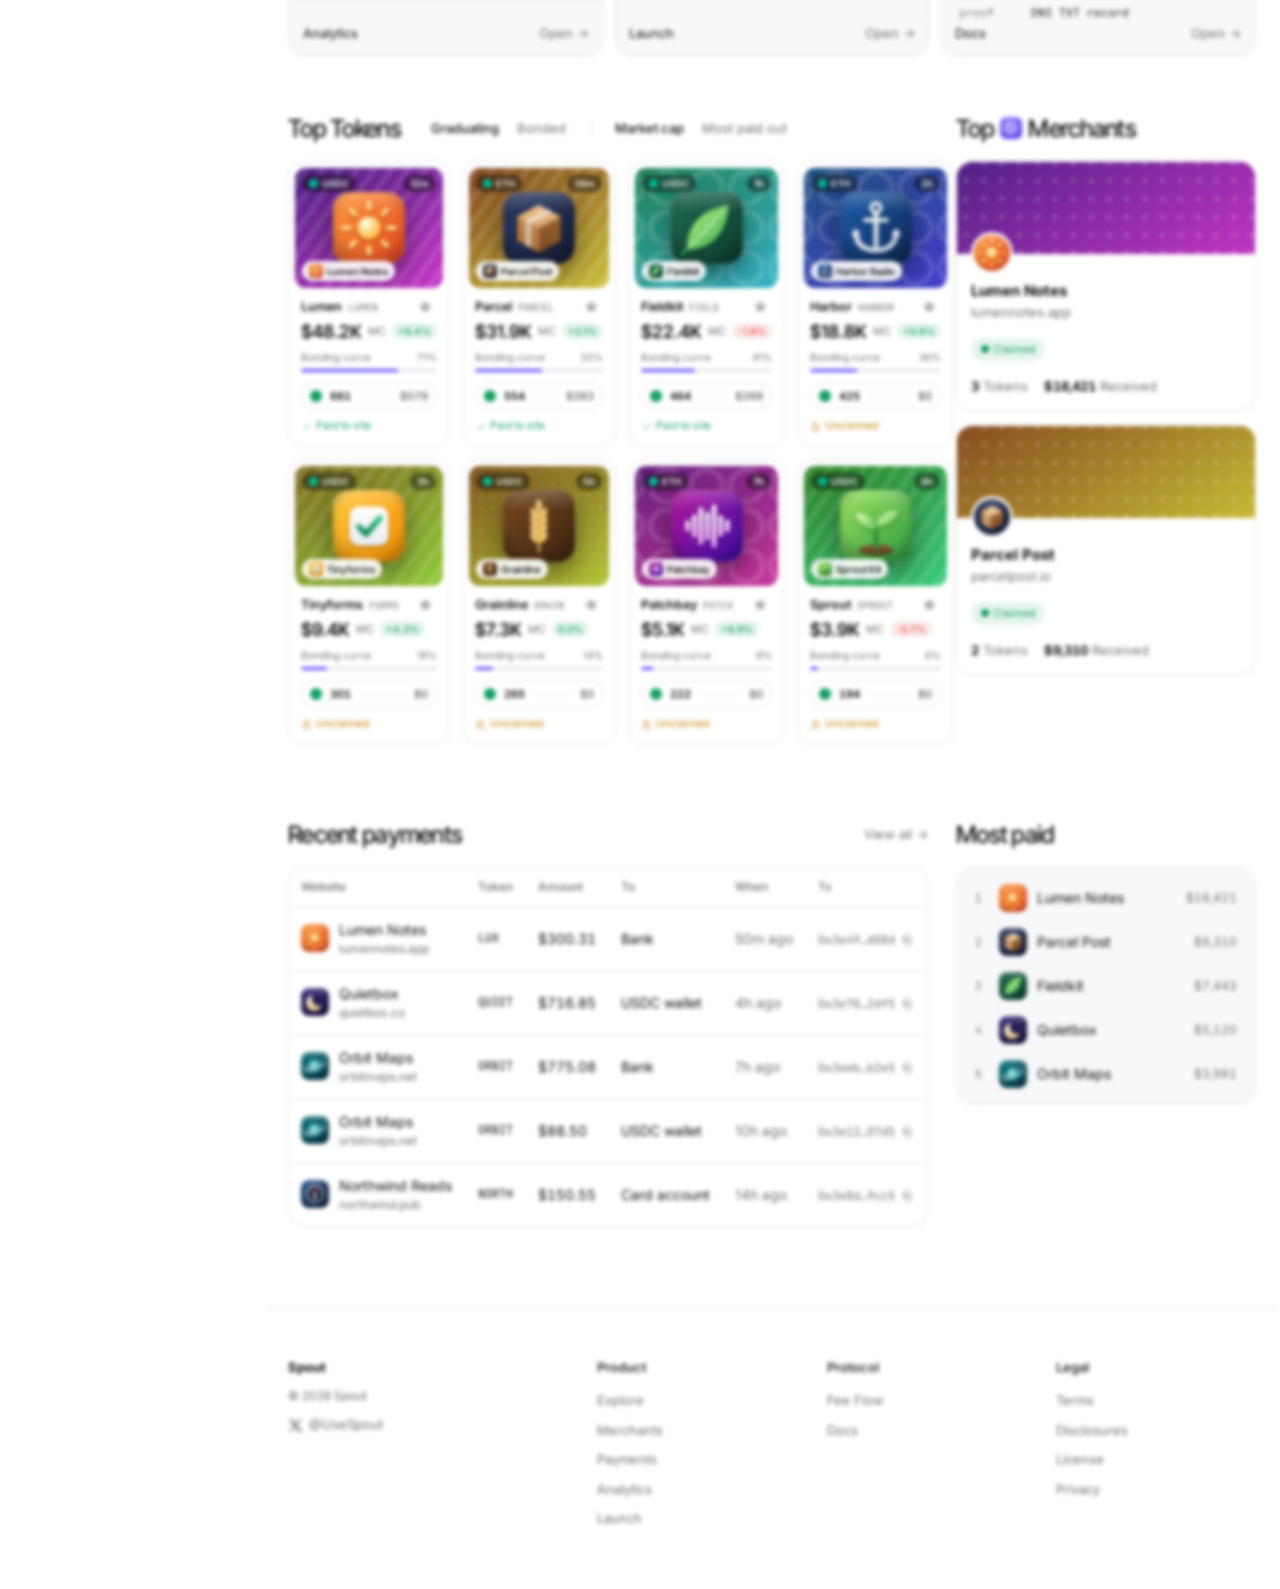
==== commit f20493f9: "Add X (@UseSpout) link to the top bar and footer Co-Authored-By: Claude Opus 5.5 <noreply@anthropic." ====
--- a/index.html
+++ b/index.html
@@ -88,6 +88,7 @@
           <a class="link" href="#/docs/disclosures">Read the disclosures →</a>
         </div>
       </div>
+      <a class="x-btn" href="https://x.com/UseSpout" target="_blank" rel="noopener noreferrer" aria-label="Spout on X" title="Follow @UseSpout on X"><svg viewBox="0 0 24 24" width="15" height="15" fill="currentColor" aria-hidden="true"><path d="M18.244 2.25h3.308l-7.227 8.26 8.502 11.24H16.17l-5.214-6.817L4.99 21.75H1.68l7.73-8.835L1.254 2.25H8.08l4.713 6.231zm-1.161 17.52h1.833L7.084 4.126H5.117z"/></svg><span>@UseSpout</span></a>
       <button type="button" class="icon-btn" id="theme-btn" aria-label="Toggle theme" title="Toggle theme (D)">
         <svg viewBox="0 0 24 24" class="ic sun"><circle cx="12" cy="12" r="4"/><path d="M12 2v2M12 20v2M4.9 4.9l1.4 1.4M17.7 17.7l1.4 1.4M2 12h2M20 12h2M4.9 19.1l1.4-1.4M17.7 6.3l1.4-1.4"/></svg>
         <svg viewBox="0 0 24 24" class="ic moon"><path d="M20 14.5A8 8 0 1 1 9.5 4a6.5 6.5 0 0 0 10.5 10.5Z"/></svg>
@@ -105,6 +106,7 @@
       <div class="foot-brand">
         <b>Spout</b>
         <small>© <span id="year"></span> Spout</small>
+        <a class="x-foot" href="https://x.com/UseSpout" target="_blank" rel="noopener noreferrer"><svg viewBox="0 0 24 24" width="15" height="15" fill="currentColor" aria-hidden="true"><path d="M18.244 2.25h3.308l-7.227 8.26 8.502 11.24H16.17l-5.214-6.817L4.99 21.75H1.68l7.73-8.835L1.254 2.25H8.08l4.713 6.231zm-1.161 17.52h1.833L7.084 4.126H5.117z"/></svg><span>@UseSpout</span></a>
       </div>
       <div><h4>Product</h4><a href="#/explore">Explore</a><a href="#/merchants">Merchants</a><a href="#/payments">Payments</a><a href="#/analytics">Analytics</a><a href="#/launch">Launch</a></div>
       <div><h4>Protocol</h4><a href="#/flow">Fee Flow</a><a href="#/docs">Docs</a></div>
--- a/styles.css
+++ b/styles.css
@@ -657,3 +657,11 @@
 .side.buy { color: rgb(var(--good)); background: rgb(var(--good) / .12); }
 .side.sell { color: #e5484d; background: rgb(229 72 77 / .12); }
 img.mini { object-fit: cover; }
+
+/* ---- X (Twitter) link ---- */
+.x-btn { display: inline-flex; align-items: center; gap: 8px; height: 36px; padding: 0 12px; border: 1px solid rgb(var(--line)); border-radius: 10px;
+  font-size: 13px; font-weight: 500; color: rgb(var(--fg)); background: rgb(var(--card)); transition: background-color .15s, border-color .15s, transform .2s var(--ease); flex-shrink: 0; }
+.x-btn:hover { border-color: rgb(var(--fg) / .3); background: rgb(var(--fg) / .06); transform: translateY(-1px); }
+.x-foot { display: inline-flex; align-items: center; gap: 6px; color: rgb(var(--muted)); }
+.x-foot:hover { color: rgb(var(--fg)); }
+@media (max-width: 1100px) { .x-btn span { display: none; } .x-btn { width: 36px; padding: 0; justify-content: center; } }
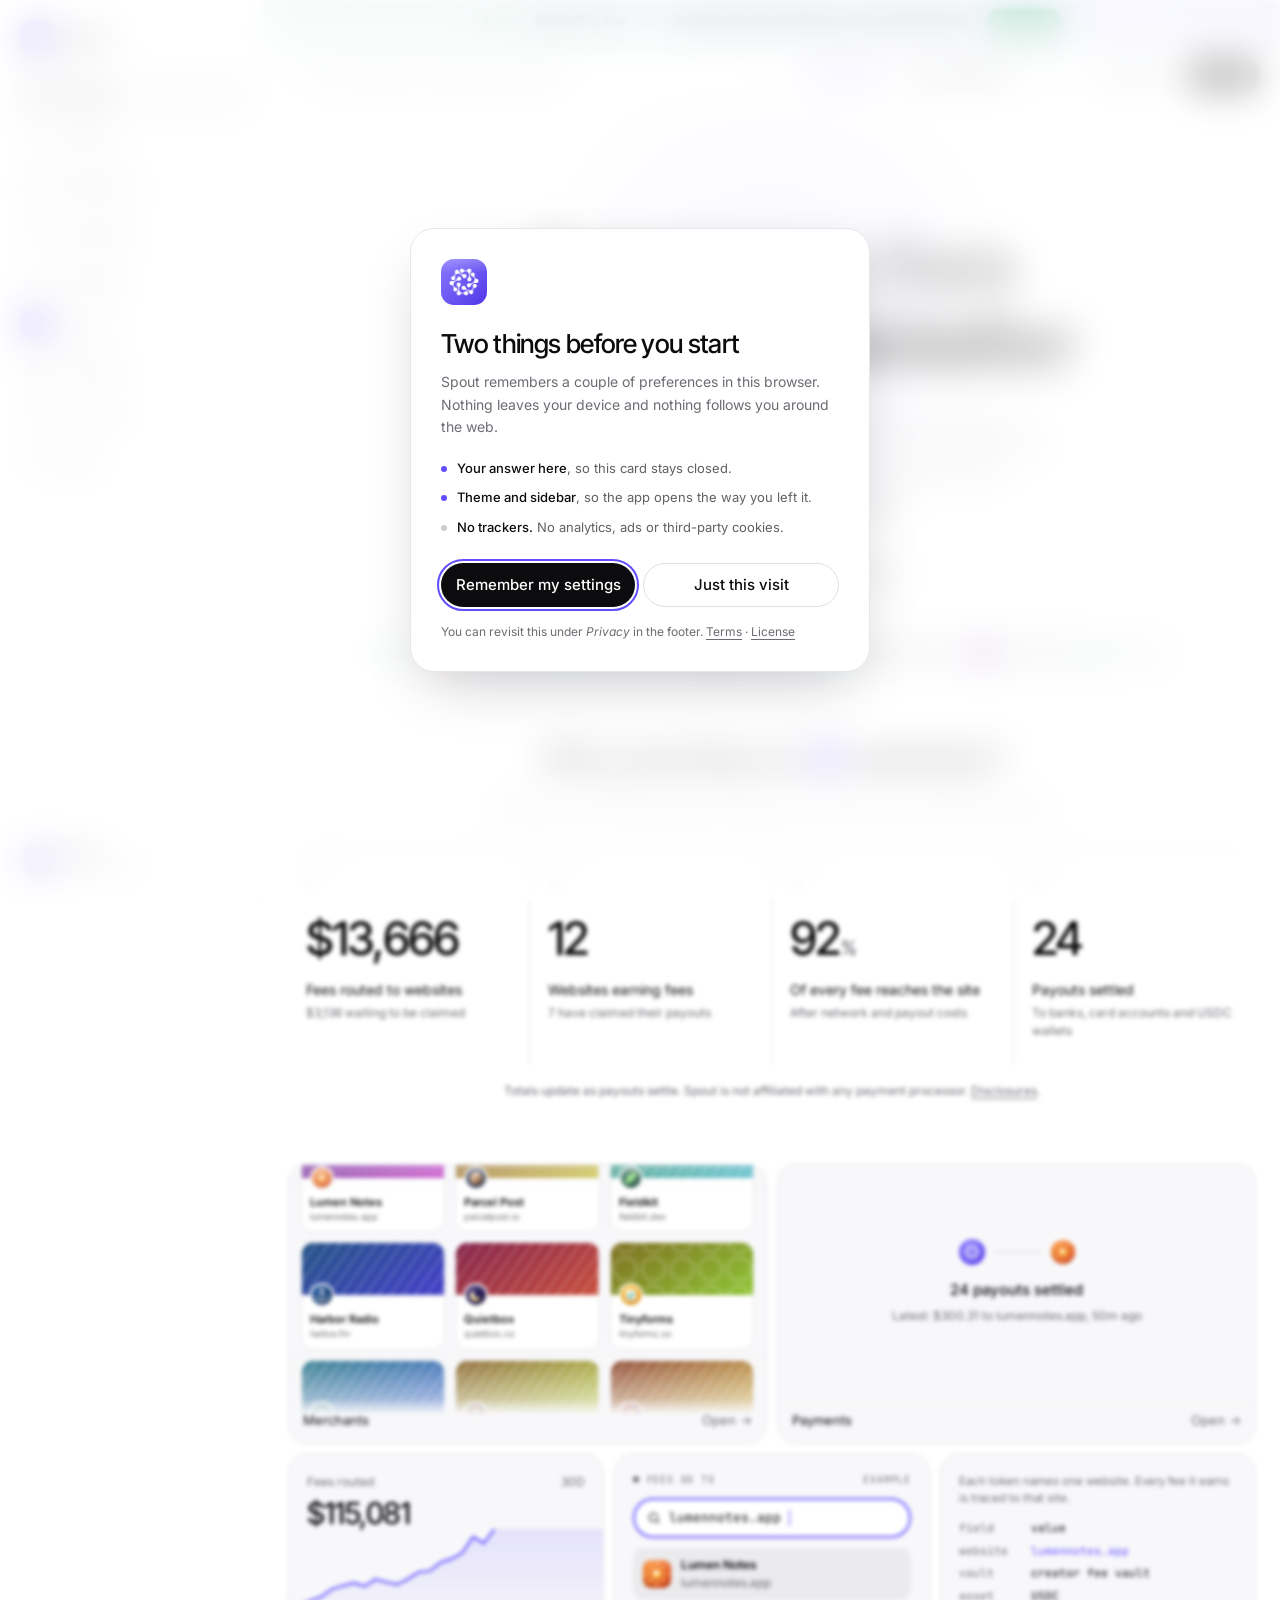
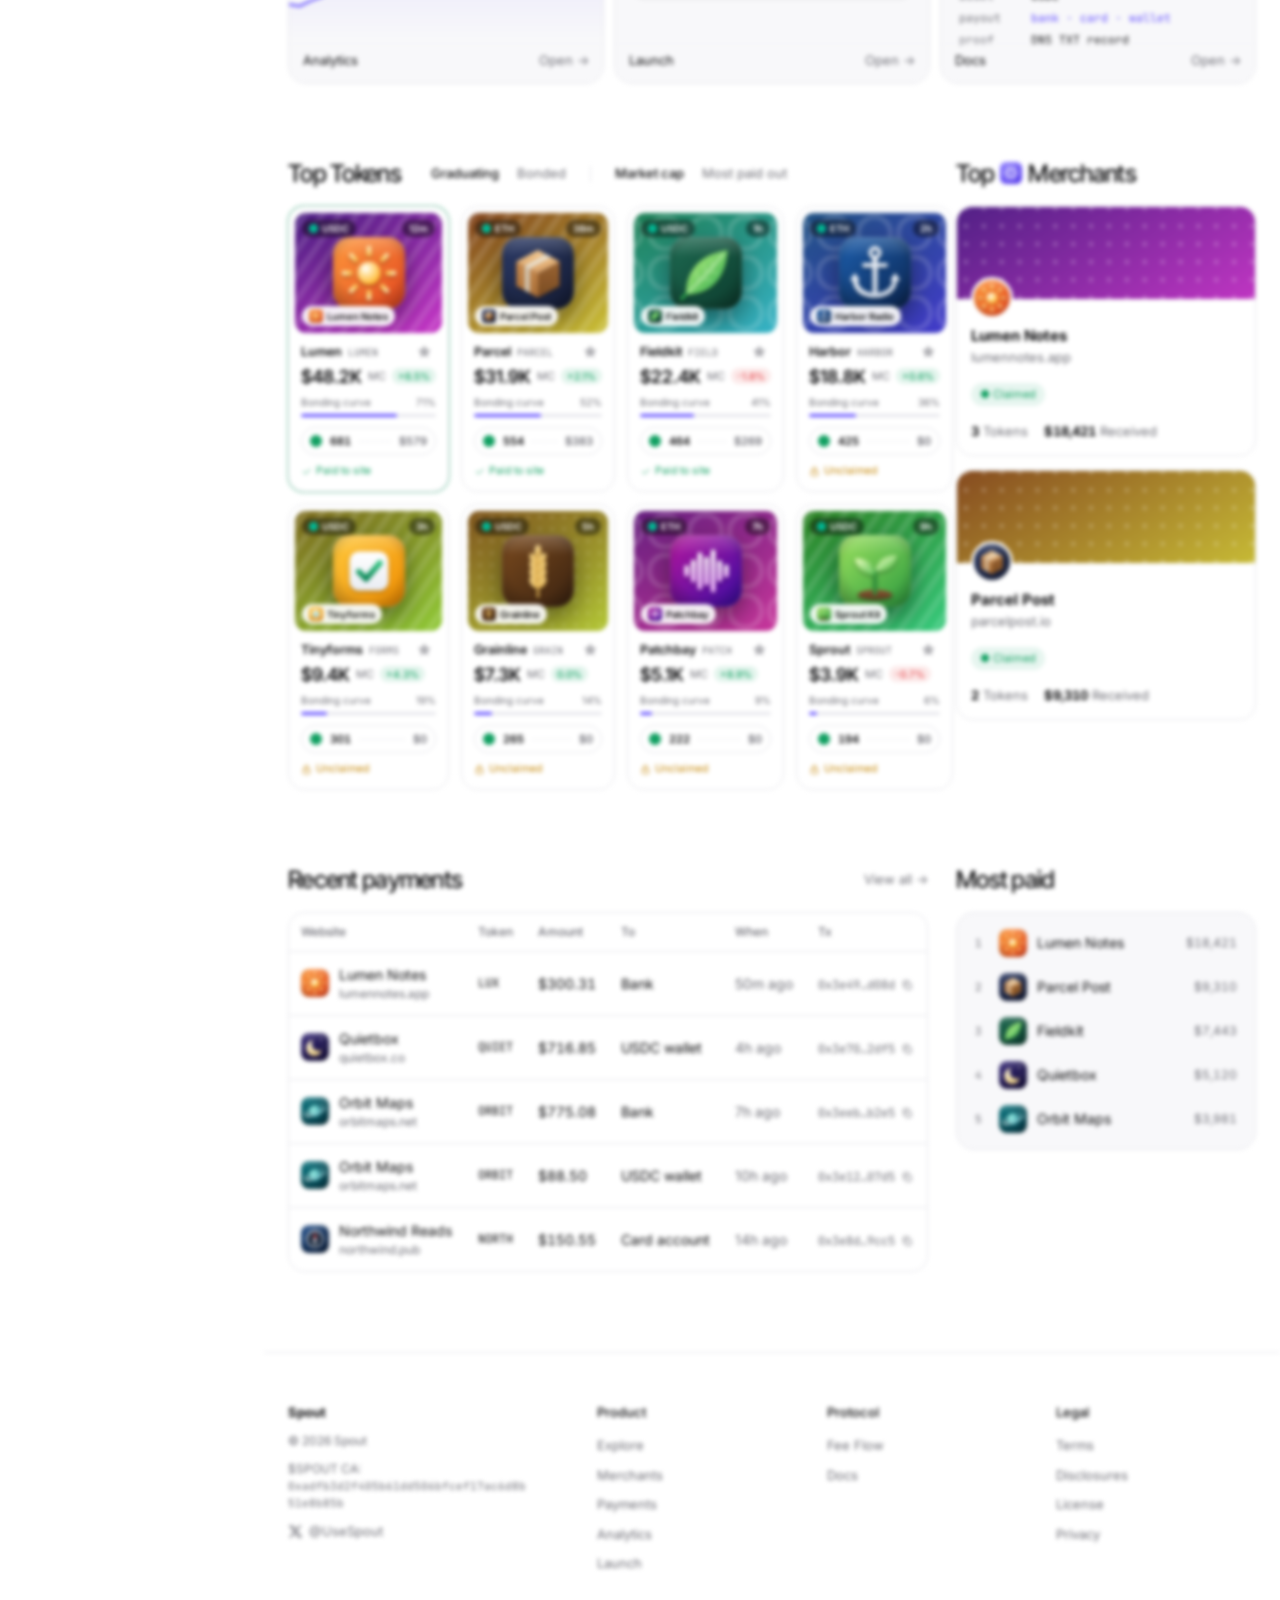
==== commit edef3017: "Announce $SPOUT is live with the contract address Live bar above the top bar with the CA and a copy " ====
--- a/index.html
+++ b/index.html
@@ -72,6 +72,12 @@
   </aside>
 
   <div class="main-col">
+    <div class="live-bar" role="region" aria-label="Token launch">
+      <span class="live-dot">Live</span>
+      <b>$SPOUT is live</b>
+      <span class="ca">CA <code class="ca-full">0xadfb3d2f405b61dd506bfcef17ac6d8b51e8b85b</code><code class="ca-short">0xadfb…b85b</code></span>
+      <button type="button" class="ca-copy" data-copy="0xadfb3d2f405b61dd506bfcef17ac6d8b51e8b85b">Copy CA</button>
+    </div>
     <header class="topbar">
       <button type="button" class="icon-btn mobile-only" id="menu-btn" aria-label="Open menu"><svg viewBox="0 0 24 24" class="ic"><path d="M4 7h16M4 12h16M4 17h16"/></svg></button>
       <div class="search" id="search">
@@ -83,7 +89,7 @@
       <div class="preview-wrap">
         <button type="button" class="preview-pill" id="preview-btn" aria-expanded="false" aria-controls="preview-pop"><i></i>Preview</button>
         <div class="popover" id="preview-pop" role="dialog" aria-label="About the preview" hidden>
-          <b>Spout is in preview</b>
+          <b>$SPOUT is live. The app is in preview.</b>
           <p>Markets, trades and payouts are simulated so you can try every flow. Connecting a wallet and signing messages are real, and nothing is ever sent on-chain.</p>
           <a class="link" href="#/docs/disclosures">Read the disclosures →</a>
         </div>
@@ -106,6 +112,7 @@
       <div class="foot-brand">
         <b>Spout</b>
         <small>© <span id="year"></span> Spout</small>
+        <small class="muted">$SPOUT CA: <button type="button" class="link mono" data-copy="0xadfb3d2f405b61dd506bfcef17ac6d8b51e8b85b" style="font-size:11px;word-break:break-all">0xadfb3d2f405b61dd506bfcef17ac6d8b51e8b85b</button></small>
         <a class="x-foot" href="https://x.com/UseSpout" target="_blank" rel="noopener noreferrer"><svg viewBox="0 0 24 24" width="15" height="15" fill="currentColor" aria-hidden="true"><path d="M18.244 2.25h3.308l-7.227 8.26 8.502 11.24H16.17l-5.214-6.817L4.99 21.75H1.68l7.73-8.835L1.254 2.25H8.08l4.713 6.231zm-1.161 17.52h1.833L7.084 4.126H5.117z"/></svg><span>@UseSpout</span></a>
       </div>
       <div><h4>Product</h4><a href="#/explore">Explore</a><a href="#/merchants">Merchants</a><a href="#/payments">Payments</a><a href="#/analytics">Analytics</a><a href="#/launch">Launch</a></div>
--- a/styles.css
+++ b/styles.css
@@ -665,3 +665,14 @@
 .x-foot { display: inline-flex; align-items: center; gap: 6px; color: rgb(var(--muted)); }
 .x-foot:hover { color: rgb(var(--fg)); }
 @media (max-width: 1100px) { .x-btn span { display: none; } .x-btn { width: 36px; padding: 0; justify-content: center; } }
+
+/* ---- live launch bar ---- */
+.live-bar { display: flex; align-items: center; justify-content: center; gap: 12px; flex-wrap: wrap; padding: 9px 16px; font-size: 13px;
+  background: linear-gradient(90deg, rgb(var(--good) / .14), rgb(var(--accent) / .16)); border-bottom: 1px solid rgb(var(--good) / .3); }
+.live-bar b { font-weight: 600; }
+.live-bar .ca { display: inline-flex; align-items: center; gap: 8px; color: rgb(var(--muted)); min-width: 0; }
+.live-bar code { font: 500 12px "JetBrains Mono", monospace; color: rgb(var(--fg)); background: rgb(var(--fg) / .07); padding: 3px 8px; border-radius: 6px; }
+.live-bar .ca-short { display: none; }
+.ca-copy { padding: 4px 12px; border-radius: 99px; font-size: 12px; font-weight: 600; color: #fff; background: rgb(var(--good)); transition: transform .15s var(--ease), filter .15s; }
+.ca-copy:hover { transform: translateY(-1px); filter: brightness(1.1); }
+@media (max-width: 760px) { .live-bar .ca-full { display: none; } .live-bar .ca-short { display: inline; } .live-bar { gap: 8px; font-size: 12px; } }
